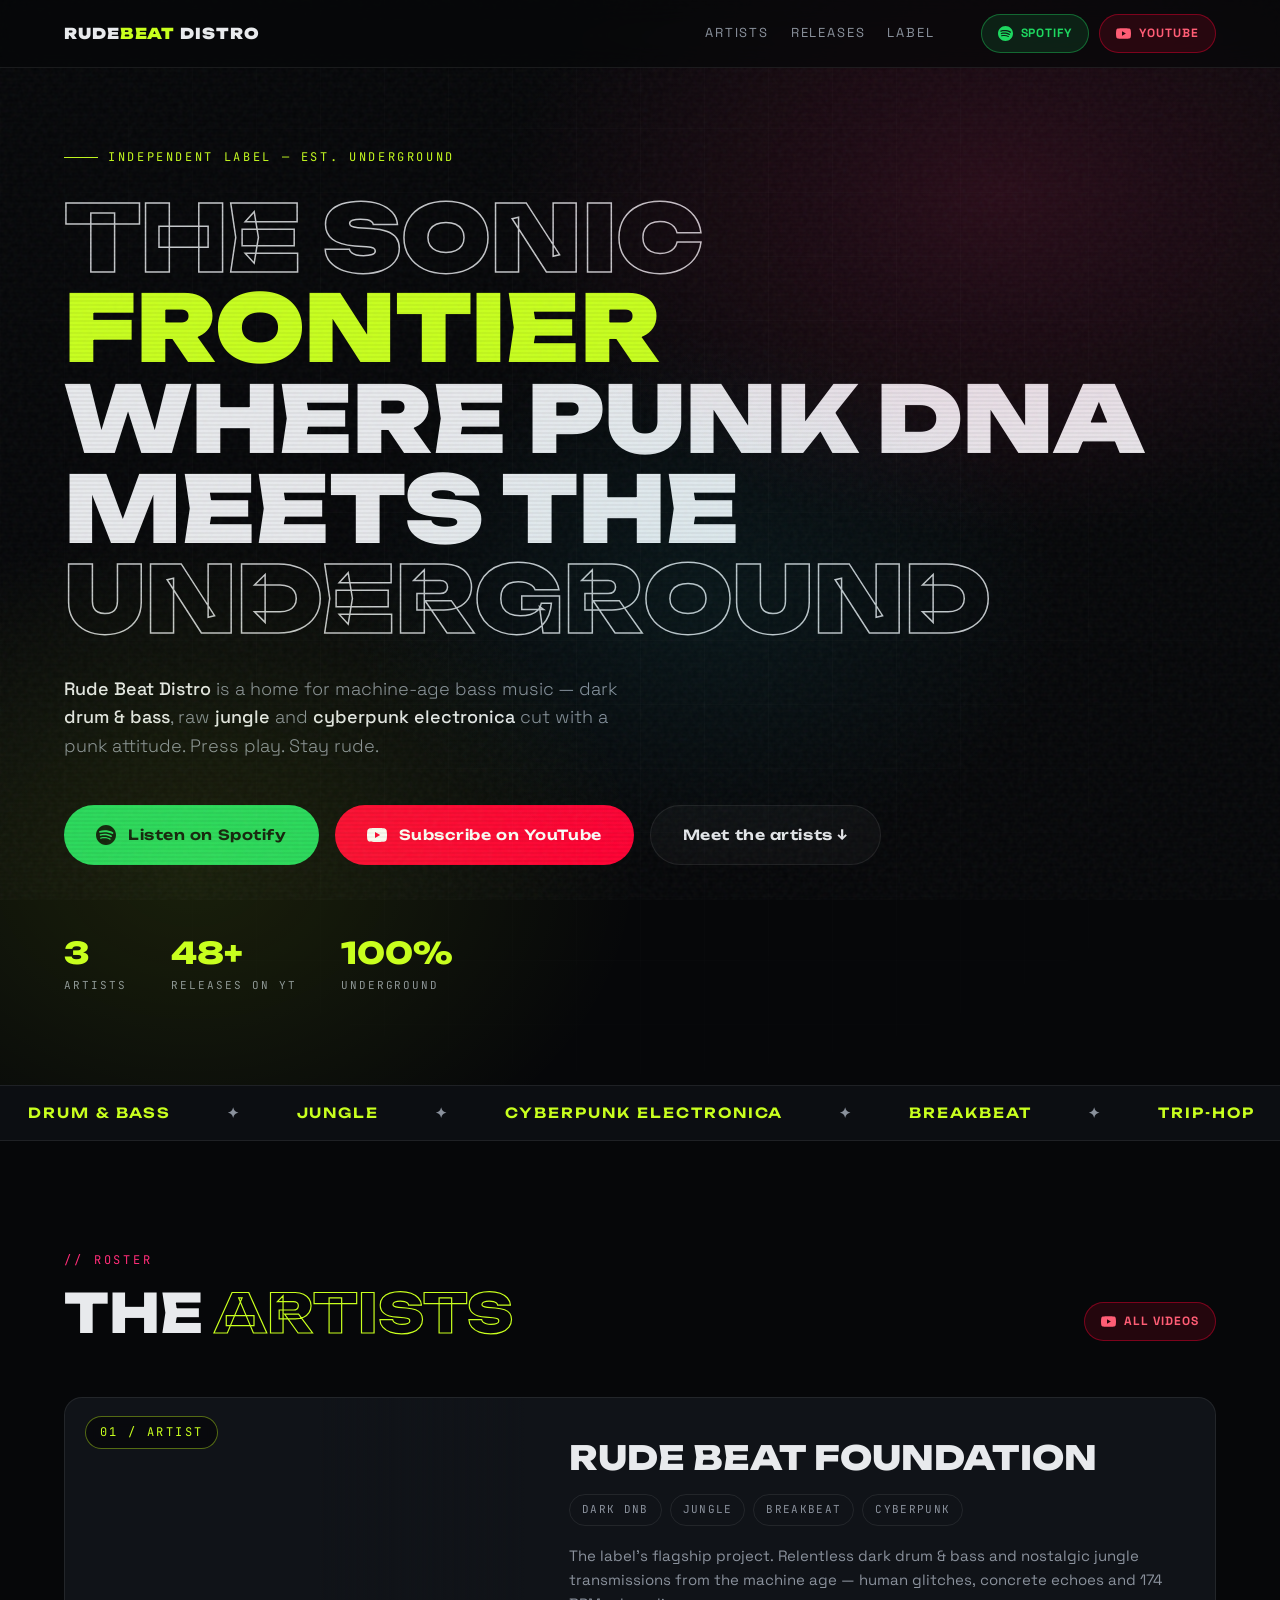
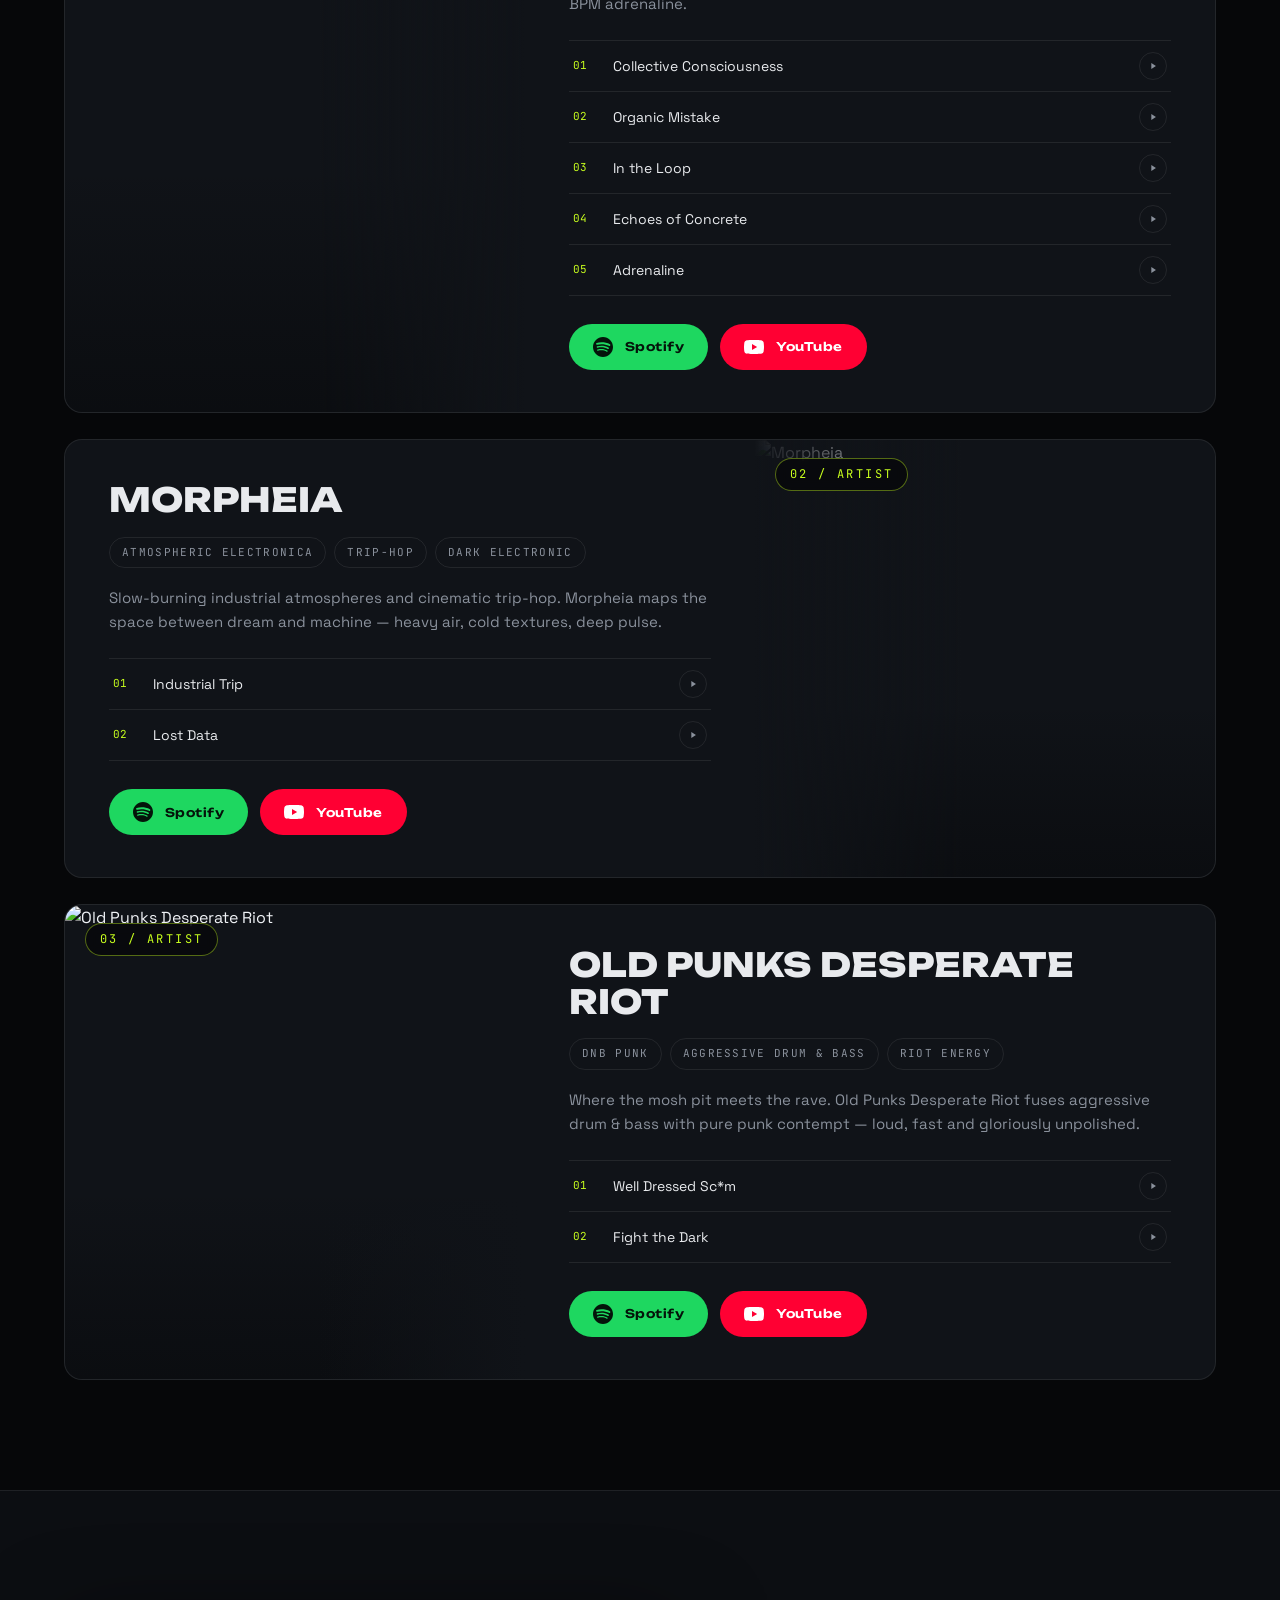
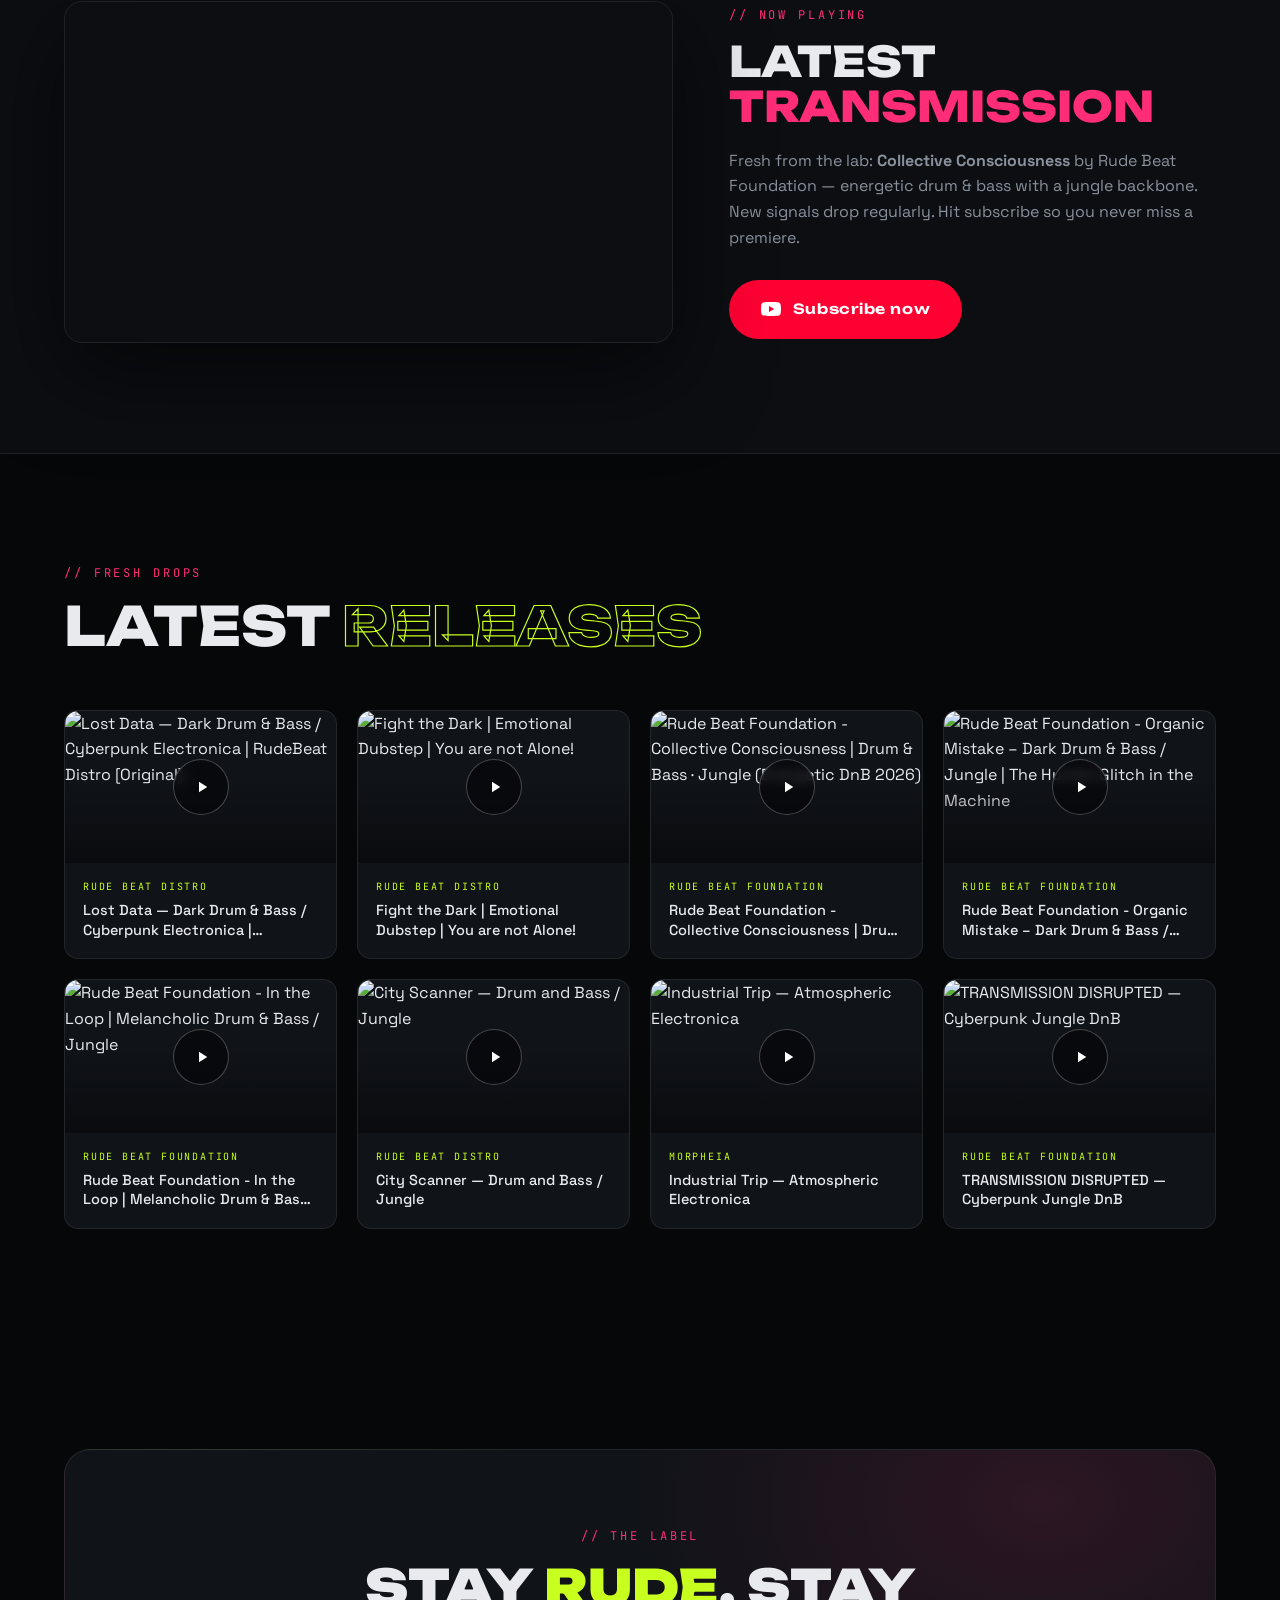
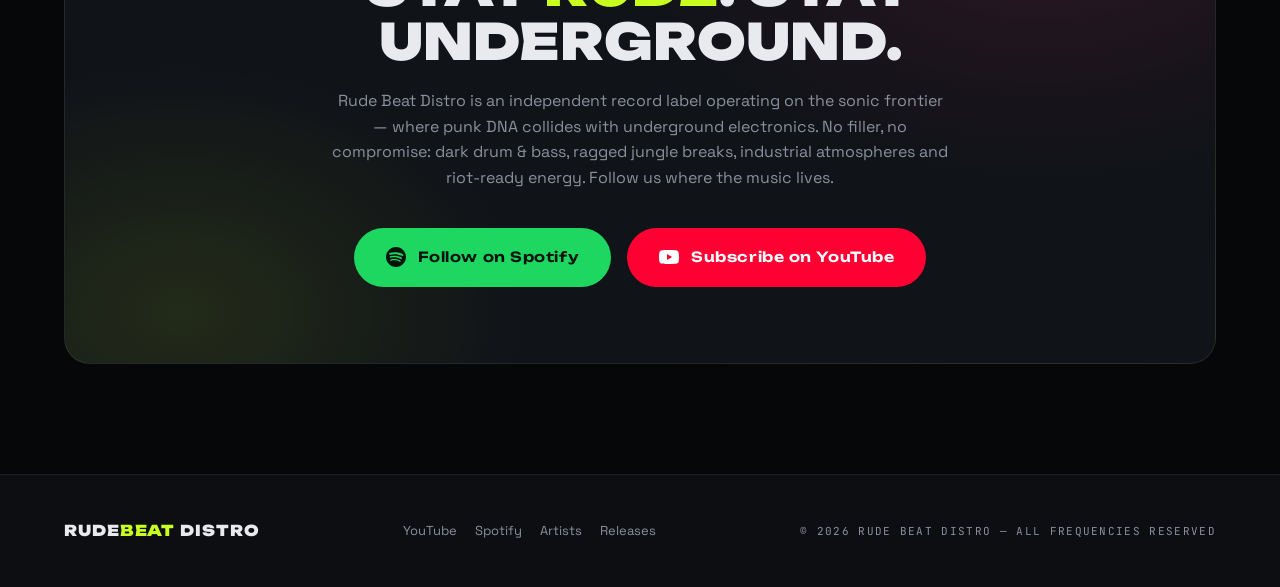
==== index.html @ 6b4b2c59 "footer spotify link" ====
<!DOCTYPE html>
<html lang="en">
<head>
<meta charset="UTF-8">
<meta name="viewport" content="width=device-width, initial-scale=1.0">
<title>Rude Beat Distro — The Sonic Frontier</title>
<meta name="description" content="Rude Beat Distro – independent label. The Sonic Frontier where Punk DNA meets the Underground. Drum & Bass, Jungle, Cyberpunk Electronica.">
<link rel="preconnect" href="https://fonts.googleapis.com">
<link rel="preconnect" href="https://fonts.gstatic.com" crossorigin>
<link href="https://fonts.googleapis.com/css2?family=Unbounded:wght@400;600;800;900&family=Space+Grotesk:wght@300;400;500;700&family=JetBrains+Mono:wght@400;700&display=swap" rel="stylesheet">
<style>
:root{
  --bg:#060709;
  --bg-2:#0c0e12;
  --panel:#101318;
  --line:rgba(255,255,255,.08);
  --txt:#e8eaed;
  --muted:#8a919c;
  --acid:#c8ff1e;
  --pink:#ff2d78;
  --cyan:#22d3ee;
  --spotify:#1ed760;
  --yt:#ff0033;
  --radius:18px;
}
*{margin:0;padding:0;box-sizing:border-box}
html{scroll-behavior:smooth}
body{
  background:var(--bg);
  color:var(--txt);
  font-family:'Space Grotesk',sans-serif;
  overflow-x:hidden;
  line-height:1.6;
}
::selection{background:var(--acid);color:#000}

/* ---------- noise + scanline overlay ---------- */
body::before{
  content:"";position:fixed;inset:0;pointer-events:none;z-index:2;opacity:.05;
  background-image:url("data:image/svg+xml,%3Csvg viewBox='0 0 200 200' xmlns='http://www.w3.org/2000/svg'%3E%3Cfilter id='n'%3E%3CfeTurbulence type='fractalNoise' baseFrequency='0.9' numOctaves='2'/%3E%3C/filter%3E%3Crect width='100%25' height='100%25' filter='url(%23n)'/%3E%3C/svg%3E");
}
body::after{
  content:"";position:fixed;inset:0;pointer-events:none;z-index:2;opacity:.04;
  background:repeating-linear-gradient(0deg,transparent 0 2px,#000 2px 4px);
}

h1,h2,h3,.display{font-family:'Unbounded',sans-serif}
.mono{font-family:'JetBrains Mono',monospace}
a{color:inherit;text-decoration:none}
img{display:block;max-width:100%}
section{position:relative}
.wrap{max-width:1200px;margin:0 auto;padding:0 24px}

/* ---------- nav ---------- */
nav{
  position:fixed;top:0;left:0;right:0;z-index:50;
  backdrop-filter:blur(14px);-webkit-backdrop-filter:blur(14px);
  background:rgba(6,7,9,.72);border-bottom:1px solid var(--line);
}
.nav-in{max-width:1200px;margin:0 auto;padding:14px 24px;display:flex;align-items:center;gap:28px}
.logo{font-family:'Unbounded',sans-serif;font-weight:900;font-size:15px;letter-spacing:.06em;white-space:nowrap}
.logo em{font-style:normal;color:var(--acid)}
.nav-links{display:flex;gap:22px;margin-left:auto}
.nav-links a{font-size:13px;letter-spacing:.14em;text-transform:uppercase;color:var(--muted);transition:color .2s}
.nav-links a:hover{color:var(--acid)}
.nav-cta{display:flex;gap:10px;margin-left:18px}
.chip{
  display:inline-flex;align-items:center;gap:8px;
  font-size:12px;font-weight:700;letter-spacing:.08em;text-transform:uppercase;
  padding:9px 16px;border-radius:99px;border:1px solid var(--line);
  transition:transform .2s,box-shadow .2s,border-color .2s;
}
.chip:hover{transform:translateY(-2px)}
.chip.sp{background:rgba(30,215,96,.12);border-color:rgba(30,215,96,.4);color:var(--spotify)}
.chip.sp:hover{box-shadow:0 6px 24px rgba(30,215,96,.35)}
.chip.yt{background:rgba(255,0,51,.12);border-color:rgba(255,0,51,.4);color:#ff5d75}
.chip.yt:hover{box-shadow:0 6px 24px rgba(255,0,51,.35)}
.chip svg{width:15px;height:15px;flex:none}

/* ---------- hero ---------- */
.hero{
  min-height:100svh;display:flex;flex-direction:column;justify-content:center;
  padding:140px 0 90px;position:relative;overflow:hidden;
}
.hero-glow{
  position:absolute;inset:0;pointer-events:none;
  background:
    radial-gradient(55% 45% at 78% 18%, rgba(255,45,120,.14) 0%, transparent 70%),
    radial-gradient(50% 45% at 15% 80%, rgba(200,255,30,.10) 0%, transparent 70%),
    radial-gradient(40% 35% at 55% 55%, rgba(34,211,238,.07) 0%, transparent 70%);
}
.grid-bg{
  position:absolute;inset:0;pointer-events:none;opacity:.25;
  background-image:linear-gradient(var(--line) 1px,transparent 1px),linear-gradient(90deg,var(--line) 1px,transparent 1px);
  background-size:64px 64px;
  mask-image:radial-gradient(70% 70% at 50% 40%,#000 30%,transparent 100%);
  -webkit-mask-image:radial-gradient(70% 70% at 50% 40%,#000 30%,transparent 100%);
}
.tag{
  display:inline-flex;align-items:center;gap:10px;
  font-family:'JetBrains Mono',monospace;font-size:12px;letter-spacing:.22em;text-transform:uppercase;
  color:var(--acid);margin-bottom:26px;
}
.tag::before{content:"";width:34px;height:1px;background:var(--acid)}
.hero h1{
  font-size:clamp(42px,7.2vw,104px);font-weight:900;line-height:.98;
  letter-spacing:-.01em;text-transform:uppercase;
}
.hero h1 .stroke{
  color:transparent;-webkit-text-stroke:1.5px rgba(232,234,237,.85);
}
.hero h1 .acid{color:var(--acid)}
.glitch{position:relative;display:inline-block}
.glitch::before,.glitch::after{
  content:attr(data-t);position:absolute;left:0;top:0;width:100%;overflow:hidden;
  clip-path:inset(0 0 0 0);opacity:0;
}
.glitch::before{color:var(--pink);z-index:-1}
.glitch::after{color:var(--cyan);z-index:-2}
.glitch:hover::before,.hero .glitch::before{animation:gl1 2.8s infinite steps(1)}
.glitch:hover::after,.hero .glitch::after{animation:gl2 2.8s infinite steps(1)}
@keyframes gl1{
  0%,92%{opacity:0;transform:none;clip-path:inset(0 0 100% 0)}
  93%{opacity:.85;transform:translate(-6px,3px);clip-path:inset(12% 0 55% 0)}
  95%{opacity:.85;transform:translate(5px,-2px);clip-path:inset(60% 0 8% 0)}
  97%{opacity:0}
}
@keyframes gl2{
  0%,93%{opacity:0;transform:none;clip-path:inset(0 0 100% 0)}
  94%{opacity:.85;transform:translate(6px,-3px);clip-path:inset(40% 0 30% 0)}
  96%{opacity:.85;transform:translate(-5px,2px);clip-path:inset(5% 0 78% 0)}
  98%{opacity:0}
}
.hero p.lead{
  max-width:560px;margin-top:30px;font-size:18px;font-weight:300;color:var(--muted);
}
.hero p.lead b{color:var(--txt);font-weight:500}
.hero-actions{display:flex;flex-wrap:wrap;gap:16px;margin-top:44px}
.btn{
  display:inline-flex;align-items:center;gap:12px;
  font-family:'Unbounded',sans-serif;font-size:14px;font-weight:600;letter-spacing:.04em;
  padding:18px 32px;border-radius:99px;transition:transform .2s,box-shadow .25s;
}
.btn svg{width:20px;height:20px;flex:none}
.btn:hover{transform:translateY(-3px) scale(1.02)}
.btn.sp{background:var(--spotify);color:#04140a}
.btn.sp:hover{box-shadow:0 14px 44px rgba(30,215,96,.45)}
.btn.yt{background:var(--yt);color:#fff}
.btn.yt:hover{box-shadow:0 14px 44px rgba(255,0,51,.45)}
.btn.ghost{border:1px solid var(--line);color:var(--txt);background:rgba(255,255,255,.03)}
.btn.ghost:hover{border-color:var(--acid);color:var(--acid)}
.hero-stats{display:flex;gap:44px;margin-top:64px;flex-wrap:wrap}
.stat .n{font-family:'Unbounded',sans-serif;font-size:30px;font-weight:800;color:var(--acid)}
.stat .l{font-family:'JetBrains Mono',monospace;font-size:11px;letter-spacing:.18em;text-transform:uppercase;color:var(--muted)}

/* ---------- marquee ---------- */
.marquee{
  border-top:1px solid var(--line);border-bottom:1px solid var(--line);
  overflow:hidden;padding:16px 0;background:var(--bg-2);
}
.marquee-track{display:flex;gap:0;width:max-content;animation:scroll 28s linear infinite}
.marquee span{
  font-family:'Unbounded',sans-serif;font-size:14px;font-weight:600;letter-spacing:.14em;
  text-transform:uppercase;white-space:nowrap;padding:0 28px;color:var(--muted);
}
.marquee span:nth-child(odd){color:var(--acid)}
@keyframes scroll{to{transform:translateX(-50%)}}

/* ---------- section headers ---------- */
.sec{padding:110px 0}
.sec-head{display:flex;align-items:flex-end;justify-content:space-between;gap:24px;margin-bottom:56px;flex-wrap:wrap}
.sec-head h2{font-size:clamp(30px,4.4vw,54px);font-weight:800;text-transform:uppercase;line-height:1.04}
.sec-head h2 em{font-style:normal;color:transparent;-webkit-text-stroke:1.2px var(--acid)}
.kicker{font-family:'JetBrains Mono',monospace;font-size:12px;letter-spacing:.24em;text-transform:uppercase;color:var(--pink);margin-bottom:14px;display:block}

/* ---------- artists ---------- */
.artists{display:flex;flex-direction:column;gap:26px}
.artist{
  display:grid;grid-template-columns:460px 1fr;border:1px solid var(--line);
  border-radius:var(--radius);overflow:hidden;background:var(--panel);
  transition:border-color .3s,transform .3s,box-shadow .3s;
}
.artist:hover{border-color:rgba(200,255,30,.35);transform:translateY(-4px);box-shadow:0 24px 70px rgba(0,0,0,.55)}
.artist-media{position:relative;min-height:320px;overflow:hidden}
.artist-media img{width:100%;height:100%;object-fit:cover;transition:transform .6s ease;filter:saturate(1.15) contrast(1.08)}
.artist:hover .artist-media img{transform:scale(1.06)}
.artist-media::after{
  content:"";position:absolute;inset:0;
  background:linear-gradient(90deg,transparent 55%,var(--panel) 100%),linear-gradient(0deg,rgba(6,7,9,.5) 0%,transparent 40%);
}
.artist-num{
  position:absolute;top:18px;left:20px;z-index:2;
  font-family:'JetBrains Mono',monospace;font-size:12px;letter-spacing:.2em;color:var(--acid);
  background:rgba(6,7,9,.7);border:1px solid rgba(200,255,30,.4);border-radius:99px;padding:6px 14px;
  backdrop-filter:blur(6px);
}
.artist-body{padding:42px 44px;display:flex;flex-direction:column;gap:18px}
.artist-body h3{font-size:clamp(22px,2.6vw,34px);font-weight:800;text-transform:uppercase;line-height:1.1}
.genres{display:flex;flex-wrap:wrap;gap:8px}
.genre{
  font-family:'JetBrains Mono',monospace;font-size:11px;letter-spacing:.12em;text-transform:uppercase;
  padding:6px 12px;border-radius:99px;border:1px solid var(--line);color:var(--muted);
}
.artist-body p{color:var(--muted);font-size:15px;max-width:60ch}
.tracks{display:flex;flex-direction:column;border-top:1px solid var(--line);margin-top:6px}
.track{
  display:flex;align-items:center;gap:14px;padding:11px 4px;border-bottom:1px solid var(--line);
  font-size:14px;color:var(--txt);transition:background .2s,padding-left .2s;
}
.track:hover{background:rgba(200,255,30,.05);padding-left:12px}
.track .tno{font-family:'JetBrains Mono',monospace;font-size:11px;color:var(--acid);width:26px;flex:none}
.track .tname{flex:1;overflow:hidden;text-overflow:ellipsis;white-space:nowrap}
.track .play{
  width:28px;height:28px;flex:none;border-radius:50%;border:1px solid var(--line);
  display:flex;align-items:center;justify-content:center;transition:all .2s;
}
.track:hover .play{background:var(--yt);border-color:var(--yt)}
.track .play svg{width:10px;height:10px;fill:var(--muted)}
.track:hover .play svg{fill:#fff}
.artist-actions{display:flex;flex-wrap:wrap;gap:12px;margin-top:auto;padding-top:10px}
.btn.sm{padding:13px 24px;font-size:12px}
.artist:nth-child(even){grid-template-columns:1fr 460px}
.artist:nth-child(even) .artist-media{order:2}
.artist:nth-child(even) .artist-media::after{
  background:linear-gradient(270deg,transparent 55%,var(--panel) 100%),linear-gradient(0deg,rgba(6,7,9,.5) 0%,transparent 40%);
}

/* ---------- releases ---------- */
.rel-grid{display:grid;grid-template-columns:repeat(auto-fill,minmax(270px,1fr));gap:20px}
.rel{
  position:relative;border-radius:14px;overflow:hidden;border:1px solid var(--line);
  background:var(--panel);transition:transform .3s,border-color .3s,box-shadow .3s;
}
.rel:hover{transform:translateY(-5px);border-color:rgba(255,45,120,.45);box-shadow:0 20px 50px rgba(0,0,0,.5)}
.rel-thumb{position:relative;aspect-ratio:16/9;overflow:hidden}
.rel-thumb img{width:100%;height:100%;object-fit:cover;transition:transform .5s}
.rel:hover .rel-thumb img{transform:scale(1.07)}
.rel-thumb::after{content:"";position:absolute;inset:0;background:linear-gradient(0deg,rgba(6,7,9,.65),transparent 55%)}
.rel-play{
  position:absolute;inset:0;display:flex;align-items:center;justify-content:center;z-index:2;
}
.rel-play span{
  width:56px;height:56px;border-radius:50%;background:rgba(6,7,9,.7);border:1px solid rgba(255,255,255,.25);
  display:flex;align-items:center;justify-content:center;backdrop-filter:blur(6px);
  transition:all .25s;
}
.rel:hover .rel-play span{background:var(--yt);border-color:var(--yt);transform:scale(1.12)}
.rel-play svg{width:18px;height:18px;fill:#fff;margin-left:2px}
.rel-info{padding:16px 18px 18px}
.rel-artist{font-family:'JetBrains Mono',monospace;font-size:10px;letter-spacing:.18em;text-transform:uppercase;color:var(--acid);margin-bottom:6px}
.rel-title{font-size:14.5px;font-weight:500;line-height:1.35;display:-webkit-box;-webkit-line-clamp:2;-webkit-box-orient:vertical;overflow:hidden}

/* ---------- featured ---------- */
.featured{background:var(--bg-2);border-top:1px solid var(--line);border-bottom:1px solid var(--line)}
.feat-grid{display:grid;grid-template-columns:1.25fr 1fr;gap:56px;align-items:center}
.video-frame{
  position:relative;aspect-ratio:16/9;border-radius:var(--radius);overflow:hidden;
  border:1px solid var(--line);box-shadow:0 30px 90px rgba(0,0,0,.6);
}
.video-frame iframe{position:absolute;inset:0;width:100%;height:100%;border:0}
.feat-copy h2{font-size:clamp(26px,3.4vw,42px);font-weight:800;text-transform:uppercase;line-height:1.08;margin-bottom:18px}
.feat-copy h2 em{font-style:normal;color:var(--pink)}
.feat-copy p{color:var(--muted);margin-bottom:30px}

/* ---------- about / CTA ---------- */
.about-inner{
  border:1px solid var(--line);border-radius:calc(var(--radius) + 8px);
  background:
    radial-gradient(60% 90% at 85% 10%, rgba(255,45,120,.12), transparent 60%),
    radial-gradient(50% 80% at 10% 90%, rgba(200,255,30,.10), transparent 60%),
    var(--panel);
  padding:clamp(40px,6vw,84px);text-align:center;overflow:hidden;position:relative;
}
.about-inner h2{font-size:clamp(26px,4vw,50px);font-weight:900;text-transform:uppercase;line-height:1.08;max-width:19ch;margin:0 auto 20px}
.about-inner h2 .acid{color:var(--acid)}
.about-inner p{color:var(--muted);max-width:62ch;margin:0 auto 38px}
.cta-row{display:flex;gap:16px;justify-content:center;flex-wrap:wrap}

/* ---------- footer ---------- */
footer{border-top:1px solid var(--line);padding:44px 0;background:var(--bg-2)}
.foot{display:flex;align-items:center;justify-content:space-between;gap:20px;flex-wrap:wrap}
.foot .mono{font-size:11px;color:var(--muted);letter-spacing:.12em}
.foot-links{display:flex;gap:18px}
.foot-links a{color:var(--muted);font-size:13px;transition:color .2s}
.foot-links a:hover{color:var(--acid)}

/* ---------- reveal on scroll ---------- */
.reveal{opacity:0;transform:translateY(28px);transition:opacity .7s ease,transform .7s ease}
.reveal.in{opacity:1;transform:none}

/* ---------- responsive ---------- */
@media (max-width:980px){
  .artist,.artist:nth-child(even){grid-template-columns:1fr}
  .artist:nth-child(even) .artist-media{order:0}
  .artist-media{min-height:240px;aspect-ratio:16/9}
  .artist-media::after,.artist:nth-child(even) .artist-media::after{
    background:linear-gradient(0deg,var(--panel) 0%,transparent 60%);
  }
  .feat-grid{grid-template-columns:1fr}
  .nav-links{display:none}
}
@media (max-width:560px){
  .artist-body{padding:28px 22px}
  .nav-cta .chip span{display:none}
  .nav-cta .chip{padding:9px 11px}
  .hero-stats{gap:26px}
}
</style>
</head>
<body>

<nav>
  <div class="nav-in">
    <a class="logo" href="#top">RUDE<em>BEAT</em> DISTRO</a>
    <div class="nav-links">
      <a href="#artists">Artists</a>
      <a href="#releases">Releases</a>
      <a href="#about">Label</a>
    </div>
    <div class="nav-cta">
      <a class="chip sp" href="https://open.spotify.com/playlist/0uQRAiAMuRNUP2cJFYDfi5" target="_blank" rel="noopener">
        <svg viewBox="0 0 24 24" fill="currentColor"><path d="M12 0C5.4 0 0 5.4 0 12s5.4 12 12 12 12-5.4 12-12S18.66 0 12 0zm5.5 17.3a.75.75 0 0 1-1.03.25c-2.83-1.73-6.39-2.12-10.59-1.16a.75.75 0 1 1-.33-1.46c4.6-1.05 8.53-.6 11.7 1.34.35.21.46.67.25 1.03zm1.47-3.27a.94.94 0 0 1-1.29.31c-3.24-1.99-8.17-2.57-12-1.4a.94.94 0 1 1-.55-1.8c4.38-1.33 9.81-.68 13.53 1.6.44.27.58.85.31 1.29zm.13-3.4C15.24 8.32 8.84 8.11 5.13 9.23a1.13 1.13 0 1 1-.65-2.16c4.26-1.29 11.33-1.04 15.8 1.62a1.13 1.13 0 0 1-1.18 1.94z"/></svg>
        <span>Spotify</span>
      </a>
      <a class="chip yt" href="https://www.youtube.com/@rudebeatdistro?sub_confirmation=1" target="_blank" rel="noopener">
        <svg viewBox="0 0 24 24" fill="currentColor"><path d="M23.5 6.2a3 3 0 0 0-2.12-2.12C19.5 3.55 12 3.55 12 3.55s-7.5 0-9.38.53A3 3 0 0 0 .5 6.2 31.3 31.3 0 0 0 0 12a31.3 31.3 0 0 0 .5 5.8 3 3 0 0 0 2.12 2.12c1.88.53 9.38.53 9.38.53s7.5 0 9.38-.53A3 3 0 0 0 23.5 17.8 31.3 31.3 0 0 0 24 12a31.3 31.3 0 0 0-.5-5.8zM9.6 15.6V8.4L15.8 12l-6.2 3.6z"/></svg>
        <span>YouTube</span>
      </a>
    </div>
  </div>
</nav>

<!-- ================= HERO ================= -->
<header class="hero" id="top">
  <div class="hero-glow"></div>
  <div class="grid-bg"></div>
  <div class="wrap">
    <span class="tag">Independent label — est. underground</span>
    <h1>
      <span class="stroke">The Sonic</span><br>
      <span class="glitch acid" data-t="Frontier">Frontier</span><br>
      <span>where Punk DNA<br>meets the <span class="stroke">Underground</span></span>
    </h1>
    <p class="lead">
      <b>Rude Beat Distro</b> is a home for machine-age bass music —
      dark <b>drum&nbsp;&amp;&nbsp;bass</b>, raw <b>jungle</b> and <b>cyberpunk electronica</b>
      cut with a punk attitude. Press play. Stay rude.
    </p>
    <div class="hero-actions">
      <a class="btn sp" href="https://open.spotify.com/playlist/0uQRAiAMuRNUP2cJFYDfi5" target="_blank" rel="noopener">
        <svg viewBox="0 0 24 24" fill="currentColor"><path d="M12 0C5.4 0 0 5.4 0 12s5.4 12 12 12 12-5.4 12-12S18.66 0 12 0zm5.5 17.3a.75.75 0 0 1-1.03.25c-2.83-1.73-6.39-2.12-10.59-1.16a.75.75 0 1 1-.33-1.46c4.6-1.05 8.53-.6 11.7 1.34.35.21.46.67.25 1.03zm1.47-3.27a.94.94 0 0 1-1.29.31c-3.24-1.99-8.17-2.57-12-1.4a.94.94 0 1 1-.55-1.8c4.38-1.33 9.81-.68 13.53 1.6.44.27.58.85.31 1.29zm.13-3.4C15.24 8.32 8.84 8.11 5.13 9.23a1.13 1.13 0 1 1-.65-2.16c4.26-1.29 11.33-1.04 15.8 1.62a1.13 1.13 0 0 1-1.18 1.94z"/></svg>
        Listen on Spotify
      </a>
      <a class="btn yt" href="https://www.youtube.com/@rudebeatdistro?sub_confirmation=1" target="_blank" rel="noopener">
        <svg viewBox="0 0 24 24" fill="currentColor"><path d="M23.5 6.2a3 3 0 0 0-2.12-2.12C19.5 3.55 12 3.55 12 3.55s-7.5 0-9.38.53A3 3 0 0 0 .5 6.2 31.3 31.3 0 0 0 0 12a31.3 31.3 0 0 0 .5 5.8 3 3 0 0 0 2.12 2.12c1.88.53 9.38.53 9.38.53s7.5 0 9.38-.53A3 3 0 0 0 23.5 17.8 31.3 31.3 0 0 0 24 12a31.3 31.3 0 0 0-.5-5.8zM9.6 15.6V8.4L15.8 12l-6.2 3.6z"/></svg>
        Subscribe on YouTube
      </a>
      <a class="btn ghost" href="#artists">Meet the artists ↓</a>
    </div>
    <div class="hero-stats">
      <div class="stat"><div class="n">3</div><div class="l">Artists</div></div>
      <div class="stat"><div class="n">48+</div><div class="l">Releases on YT</div></div>
      <div class="stat"><div class="n">100%</div><div class="l">Underground</div></div>
    </div>
  </div>
</header>

<!-- ================= MARQUEE ================= -->
<div class="marquee" aria-hidden="true">
  <div class="marquee-track">
    <span>Drum &amp; Bass</span><span>✦</span><span>Jungle</span><span>✦</span><span>Cyberpunk Electronica</span><span>✦</span><span>Breakbeat</span><span>✦</span><span>Trip-Hop</span><span>✦</span><span>DnB Punk</span><span>✦</span>
    <span>Drum &amp; Bass</span><span>✦</span><span>Jungle</span><span>✦</span><span>Cyberpunk Electronica</span><span>✦</span><span>Breakbeat</span><span>✦</span><span>Trip-Hop</span><span>✦</span><span>DnB Punk</span><span>✦</span>
  </div>
</div>

<!-- ================= ARTISTS ================= -->
<section class="sec" id="artists">
  <div class="wrap">
    <div class="sec-head reveal">
      <div>
        <span class="kicker">// Roster</span>
        <h2>The <em>Artists</em></h2>
      </div>
      <a class="chip yt" href="https://www.youtube.com/@rudebeatdistro" target="_blank" rel="noopener">
        <svg viewBox="0 0 24 24" fill="currentColor"><path d="M23.5 6.2a3 3 0 0 0-2.12-2.12C19.5 3.55 12 3.55 12 3.55s-7.5 0-9.38.53A3 3 0 0 0 .5 6.2 31.3 31.3 0 0 0 0 12a31.3 31.3 0 0 0 .5 5.8 3 3 0 0 0 2.12 2.12c1.88.53 9.38.53 9.38.53s7.5 0 9.38-.53A3 3 0 0 0 23.5 17.8 31.3 31.3 0 0 0 24 12a31.3 31.3 0 0 0-.5-5.8zM9.6 15.6V8.4L15.8 12l-6.2 3.6z"/></svg>
        <span>All videos</span>
      </a>
    </div>
    <div class="artists" id="artist-list"><!-- rendered by JS --></div>
  </div>
</section>

<!-- ================= FEATURED ================= -->
<section class="sec featured">
  <div class="wrap feat-grid">
    <div class="video-frame reveal">
      <iframe src="https://www.youtube-nocookie.com/embed/06Esi5gdCiw" title="Latest release — Rude Beat Distro"
        allow="accelerometer; autoplay; clipboard-write; encrypted-media; gyroscope; picture-in-picture; web-share"
        allowfullscreen loading="lazy"></iframe>
    </div>
    <div class="feat-copy reveal">
      <span class="kicker">// Now playing</span>
      <h2>Latest <em>transmission</em></h2>
      <p>
        Fresh from the lab: <b>Collective Consciousness</b> by Rude Beat Foundation —
        energetic drum &amp; bass with a jungle backbone. New signals drop regularly.
        Hit subscribe so you never miss a premiere.
      </p>
      <a class="btn yt" href="https://www.youtube.com/@rudebeatdistro?sub_confirmation=1" target="_blank" rel="noopener">
        <svg viewBox="0 0 24 24" fill="currentColor"><path d="M23.5 6.2a3 3 0 0 0-2.12-2.12C19.5 3.55 12 3.55 12 3.55s-7.5 0-9.38.53A3 3 0 0 0 .5 6.2 31.3 31.3 0 0 0 0 12a31.3 31.3 0 0 0 .5 5.8 3 3 0 0 0 2.12 2.12c1.88.53 9.38.53 9.38.53s7.5 0 9.38-.53A3 3 0 0 0 23.5 17.8 31.3 31.3 0 0 0 24 12a31.3 31.3 0 0 0-.5-5.8zM9.6 15.6V8.4L15.8 12l-6.2 3.6z"/></svg>
        Subscribe now
      </a>
    </div>
  </div>
</section>

<!-- ================= RELEASES ================= -->
<section class="sec" id="releases">
  <div class="wrap">
    <div class="sec-head reveal">
      <div>
        <span class="kicker">// Fresh drops</span>
        <h2>Latest <em>Releases</em></h2>
      </div>
    </div>
    <div class="rel-grid" id="release-grid"><!-- rendered by JS --></div>
  </div>
</section>

<!-- ================= ABOUT / CTA ================= -->
<section class="sec" id="about">
  <div class="wrap">
    <div class="about-inner reveal">
      <span class="kicker">// The label</span>
      <h2>Stay <span class="acid">Rude</span>. Stay Underground.</h2>
      <p>
        Rude Beat Distro is an independent record label operating on the sonic frontier —
        where punk DNA collides with underground electronics. No filler, no compromise:
        dark drum &amp; bass, ragged jungle breaks, industrial atmospheres and riot-ready energy.
        Follow us where the music lives.
      </p>
      <div class="cta-row">
        <a class="btn sp" href="https://open.spotify.com/playlist/0uQRAiAMuRNUP2cJFYDfi5" target="_blank" rel="noopener">
          <svg viewBox="0 0 24 24" fill="currentColor"><path d="M12 0C5.4 0 0 5.4 0 12s5.4 12 12 12 12-5.4 12-12S18.66 0 12 0zm5.5 17.3a.75.75 0 0 1-1.03.25c-2.83-1.73-6.39-2.12-10.59-1.16a.75.75 0 1 1-.33-1.46c4.6-1.05 8.53-.6 11.7 1.34.35.21.46.67.25 1.03zm1.47-3.27a.94.94 0 0 1-1.29.31c-3.24-1.99-8.17-2.57-12-1.4a.94.94 0 1 1-.55-1.8c4.38-1.33 9.81-.68 13.53 1.6.44.27.58.85.31 1.29zm.13-3.4C15.24 8.32 8.84 8.11 5.13 9.23a1.13 1.13 0 1 1-.65-2.16c4.26-1.29 11.33-1.04 15.8 1.62a1.13 1.13 0 0 1-1.18 1.94z"/></svg>
          Follow on Spotify
        </a>
        <a class="btn yt" href="https://www.youtube.com/@rudebeatdistro?sub_confirmation=1" target="_blank" rel="noopener">
          <svg viewBox="0 0 24 24" fill="currentColor"><path d="M23.5 6.2a3 3 0 0 0-2.12-2.12C19.5 3.55 12 3.55 12 3.55s-7.5 0-9.38.53A3 3 0 0 0 .5 6.2 31.3 31.3 0 0 0 0 12a31.3 31.3 0 0 0 .5 5.8 3 3 0 0 0 2.12 2.12c1.88.53 9.38.53 9.38.53s7.5 0 9.38-.53A3 3 0 0 0 23.5 17.8 31.3 31.3 0 0 0 24 12a31.3 31.3 0 0 0-.5-5.8zM9.6 15.6V8.4L15.8 12l-6.2 3.6z"/></svg>
          Subscribe on YouTube
        </a>
      </div>
    </div>
  </div>
</section>

<footer>
  <div class="wrap foot">
    <a class="logo" href="#top">RUDE<em>BEAT</em> DISTRO</a>
    <div class="foot-links">
      <a href="https://www.youtube.com/@rudebeatdistro" target="_blank" rel="noopener">YouTube</a>
      <a href="https://open.spotify.com/playlist/0uQRAiAMuRNUP2cJFYDfi5" target="_blank" rel="noopener">Spotify</a>
      <a href="#artists">Artists</a>
      <a href="#releases">Releases</a>
    </div>
    <div class="mono">© <span id="year"></span> RUDE BEAT DISTRO — ALL FREQUENCIES RESERVED</div>
  </div>
</footer>

<script>
/* =====================================================================
   EDIT YOUR DATA HERE
   - Every video id is a YouTube id (the part after "watch?v=").
   - Thumbnails are pulled automatically from YouTube for each id.
   - To update Spotify links for Morpheia / Old Punks Desperate Riot,
     replace the "spotify" URL with the artist profile link once live.
   ===================================================================== */
const LABEL = {
  youtube: "https://www.youtube.com/@rudebeatdistro",
  youtubeSub: "https://www.youtube.com/@rudebeatdistro?sub_confirmation=1",
};

const ARTISTS = [
  {
    name: "Rude Beat Foundation",
    genres: ["Dark DnB", "Jungle", "Breakbeat", "Cyberpunk"],
    bio: "The label's flagship project. Relentless dark drum & bass and nostalgic jungle transmissions from the machine age — human glitches, concrete echoes and 174 BPM adrenaline.",
    image: "https://i.ytimg.com/vi/06Esi5gdCiw/maxresdefault.jpg",
    spotify: "https://open.spotify.com/artist/2Ss9tKcV3B6ZxJnITK6dnW",
    youtube: "https://www.youtube.com/@rudebeatdistro",
    tracks: [
      { title: "Collective Consciousness", id: "06Esi5gdCiw" },
      { title: "Organic Mistake", id: "qSPUP0PsIeI" },
      { title: "In the Loop", id: "B-5GPUSg36w" },
      { title: "Echoes of Concrete", id: "g7cXuCvR0qk" },
      { title: "Adrenaline", id: "DohrQguq8ak" },
    ],
  },
  {
    name: "Morpheia",
    genres: ["Atmospheric Electronica", "Trip-Hop", "Dark Electronic"],
    bio: "Slow-burning industrial atmospheres and cinematic trip-hop. Morpheia maps the space between dream and machine — heavy air, cold textures, deep pulse.",
    image: "https://i.ytimg.com/vi/6qgN5D_M-Fk/maxresdefault.jpg",
    spotify: "https://open.spotify.com/artist/1JsX1hdlAnoCDoOK2eYblv",
    youtube: "https://www.youtube.com/watch?v=6qgN5D_M-Fk",
    tracks: [
      { title: "Industrial Trip", id: "6qgN5D_M-Fk" },
      { title: "Lost Data", id: "APeCAN86fPs" },
    ],
  },
  {
    name: "Old Punks Desperate Riot",
    genres: ["DnB Punk", "Aggressive Drum & Bass", "Riot Energy"],
    bio: "Where the mosh pit meets the rave. Old Punks Desperate Riot fuses aggressive drum & bass with pure punk contempt — loud, fast and gloriously unpolished.",
    image: "https://i.ytimg.com/vi/XOSNEOV6ZuU/maxresdefault.jpg",
    spotify: "https://open.spotify.com/artist/6kgUySRnH4ZUgV4NZi6qsu",
    youtube: "https://www.youtube.com/watch?v=XOSNEOV6ZuU",
    tracks: [
      { title: "Well Dressed Sc*m", id: "XOSNEOV6ZuU" },
      { title: "Fight the Dark", id: "CD5AWuxBrpo" },
    ],
  },
];

/* Używane tylko jako fallback, gdy videos.json (odświeżany co tydzień przez
   cron -> fetch-videos.php) jest niedostępny, np. przy pierwszym wdrożeniu. */
const RELEASES_FALLBACK = [
  { artist: "Rude Beat Foundation", title: "Collective Consciousness — Energetic DnB · Jungle", id: "06Esi5gdCiw" },
  { artist: "Rude Beat Foundation", title: "Organic Mistake — The Human Glitch in the Machine", id: "qSPUP0PsIeI" },
  { artist: "Rude Beat Foundation", title: "In the Loop — Melancholic Drum & Bass / Jungle", id: "B-5GPUSg36w" },
  { artist: "Rude Beat Distro", title: "City Scanner — Drum and Bass / Jungle", id: "yQ4iEA1M9lg" },
  { artist: "Morpheia", title: "Industrial Trip — Atmospheric Electronica", id: "6qgN5D_M-Fk" },
  { artist: "Rude Beat Foundation", title: "TRANSMISSION DISRUPTED — Cyberpunk Jungle DnB", id: "ld1cHJtY6Fc" },
  { artist: "Rude Beat Foundation", title: "Quarantine Sound — DnB / Jungle", id: "OFQ6jx-sBgg" },
  { artist: "Old Punks Desperate Riot", title: "Well Dressed Sc*m — Aggressive DnB Punk", id: "XOSNEOV6ZuU" },
  { artist: "Rude Beat Foundation", title: "Echoes of Concrete — Nostalgic Jungle w/ Ragga Soul", id: "g7cXuCvR0qk" },
];

/* ---------- render helpers ---------- */
const yt = id => `https://www.youtube.com/watch?v=${id}`;
const thumb = id => `https://i.ytimg.com/vi/${id}/hqdefault.jpg`;
const esc = s => s.replace(/&/g, "&amp;").replace(/</g, "&lt;");

const SP_ICON = `<svg viewBox="0 0 24 24" fill="currentColor"><path d="M12 0C5.4 0 0 5.4 0 12s5.4 12 12 12 12-5.4 12-12S18.66 0 12 0zm5.5 17.3a.75.75 0 0 1-1.03.25c-2.83-1.73-6.39-2.12-10.59-1.16a.75.75 0 1 1-.33-1.46c4.6-1.05 8.53-.6 11.7 1.34.35.21.46.67.25 1.03zm1.47-3.27a.94.94 0 0 1-1.29.31c-3.24-1.99-8.17-2.57-12-1.4a.94.94 0 1 1-.55-1.8c4.38-1.33 9.81-.68 13.53 1.6.44.27.58.85.31 1.29zm.13-3.4C15.24 8.32 8.84 8.11 5.13 9.23a1.13 1.13 0 1 1-.65-2.16c4.26-1.29 11.33-1.04 15.8 1.62a1.13 1.13 0 0 1-1.18 1.94z"/></svg>`;
const YT_ICON = `<svg viewBox="0 0 24 24" fill="currentColor"><path d="M23.5 6.2a3 3 0 0 0-2.12-2.12C19.5 3.55 12 3.55 12 3.55s-7.5 0-9.38.53A3 3 0 0 0 .5 6.2 31.3 31.3 0 0 0 0 12a31.3 31.3 0 0 0 .5 5.8 3 3 0 0 0 2.12 2.12c1.88.53 9.38.53 9.38.53s7.5 0 9.38-.53A3 3 0 0 0 23.5 17.8 31.3 31.3 0 0 0 24 12a31.3 31.3 0 0 0-.5-5.8zM9.6 15.6V8.4L15.8 12l-6.2 3.6z"/></svg>`;
const PLAY = `<svg viewBox="0 0 24 24"><path d="M8 5v14l11-7z"/></svg>`;

document.getElementById("artist-list").innerHTML = ARTISTS.map((a, i) => `
  <article class="artist reveal">
    <div class="artist-media">
      <span class="artist-num">0${i + 1} / ARTIST</span>
      <img src="${a.image}" alt="${esc(a.name)}" loading="lazy"
           onerror="this.src=thumb('${a.tracks[0].id}')">
    </div>
    <div class="artist-body">
      <h3>${esc(a.name)}</h3>
      <div class="genres">${a.genres.map(g => `<span class="genre">${esc(g)}</span>`).join("")}</div>
      <p>${esc(a.bio)}</p>
      <div class="tracks">
        ${a.tracks.map((t, n) => `
          <a class="track" href="${yt(t.id)}" target="_blank" rel="noopener">
            <span class="tno">${String(n + 1).padStart(2, "0")}</span>
            <span class="tname">${esc(t.title)}</span>
            <span class="play">${PLAY}</span>
          </a>`).join("")}
      </div>
      <div class="artist-actions">
        <a class="btn sp sm" href="${a.spotify}" target="_blank" rel="noopener">${SP_ICON} Spotify</a>
        <a class="btn yt sm" href="${a.youtube}" target="_blank" rel="noopener">${YT_ICON} YouTube</a>
      </div>
    </div>
  </article>`).join("");

function renderReleases(releases) {
  document.getElementById("release-grid").innerHTML = releases.map(r => `
    <a class="rel reveal" href="${yt(r.id)}" target="_blank" rel="noopener">
      <div class="rel-thumb">
        <img src="${thumb(r.id)}" alt="${esc(r.title)}" loading="lazy">
        <div class="rel-play"><span>${PLAY}</span></div>
      </div>
      <div class="rel-info">
        <div class="rel-artist">${esc(r.artist)}</div>
        <div class="rel-title">${esc(r.title)}</div>
      </div>
    </a>`).join("");
}

/* reveal on scroll — obserwuje też karty dodane po async fetchu wydań */
const io = new IntersectionObserver(entries => {
  entries.forEach(e => { if (e.isIntersecting) { e.target.classList.add("in"); io.unobserve(e.target); } });
}, { threshold: 0.12 });
function observeReveals() {
  document.querySelectorAll(".reveal:not(.in)").forEach(el => io.observe(el));
}

observeReveals();
renderReleases(RELEASES_FALLBACK);
observeReveals();

/* videos.json jest generowany co tydzień przez cron -> fetch-videos.php;
   przy braku pliku/błędzie zostaje lista awaryjna RELEASES_FALLBACK. */
fetch("videos.json", { cache: "no-store" })
  .then(res => res.ok ? res.json() : null)
  .then(data => {
    if (data && Array.isArray(data.releases) && data.releases.length) {
      renderReleases(data.releases);
      observeReveals();
    }
  })
  .catch(() => {});

document.getElementById("year").textContent = new Date().getFullYear();
</script>
</body>
</html>
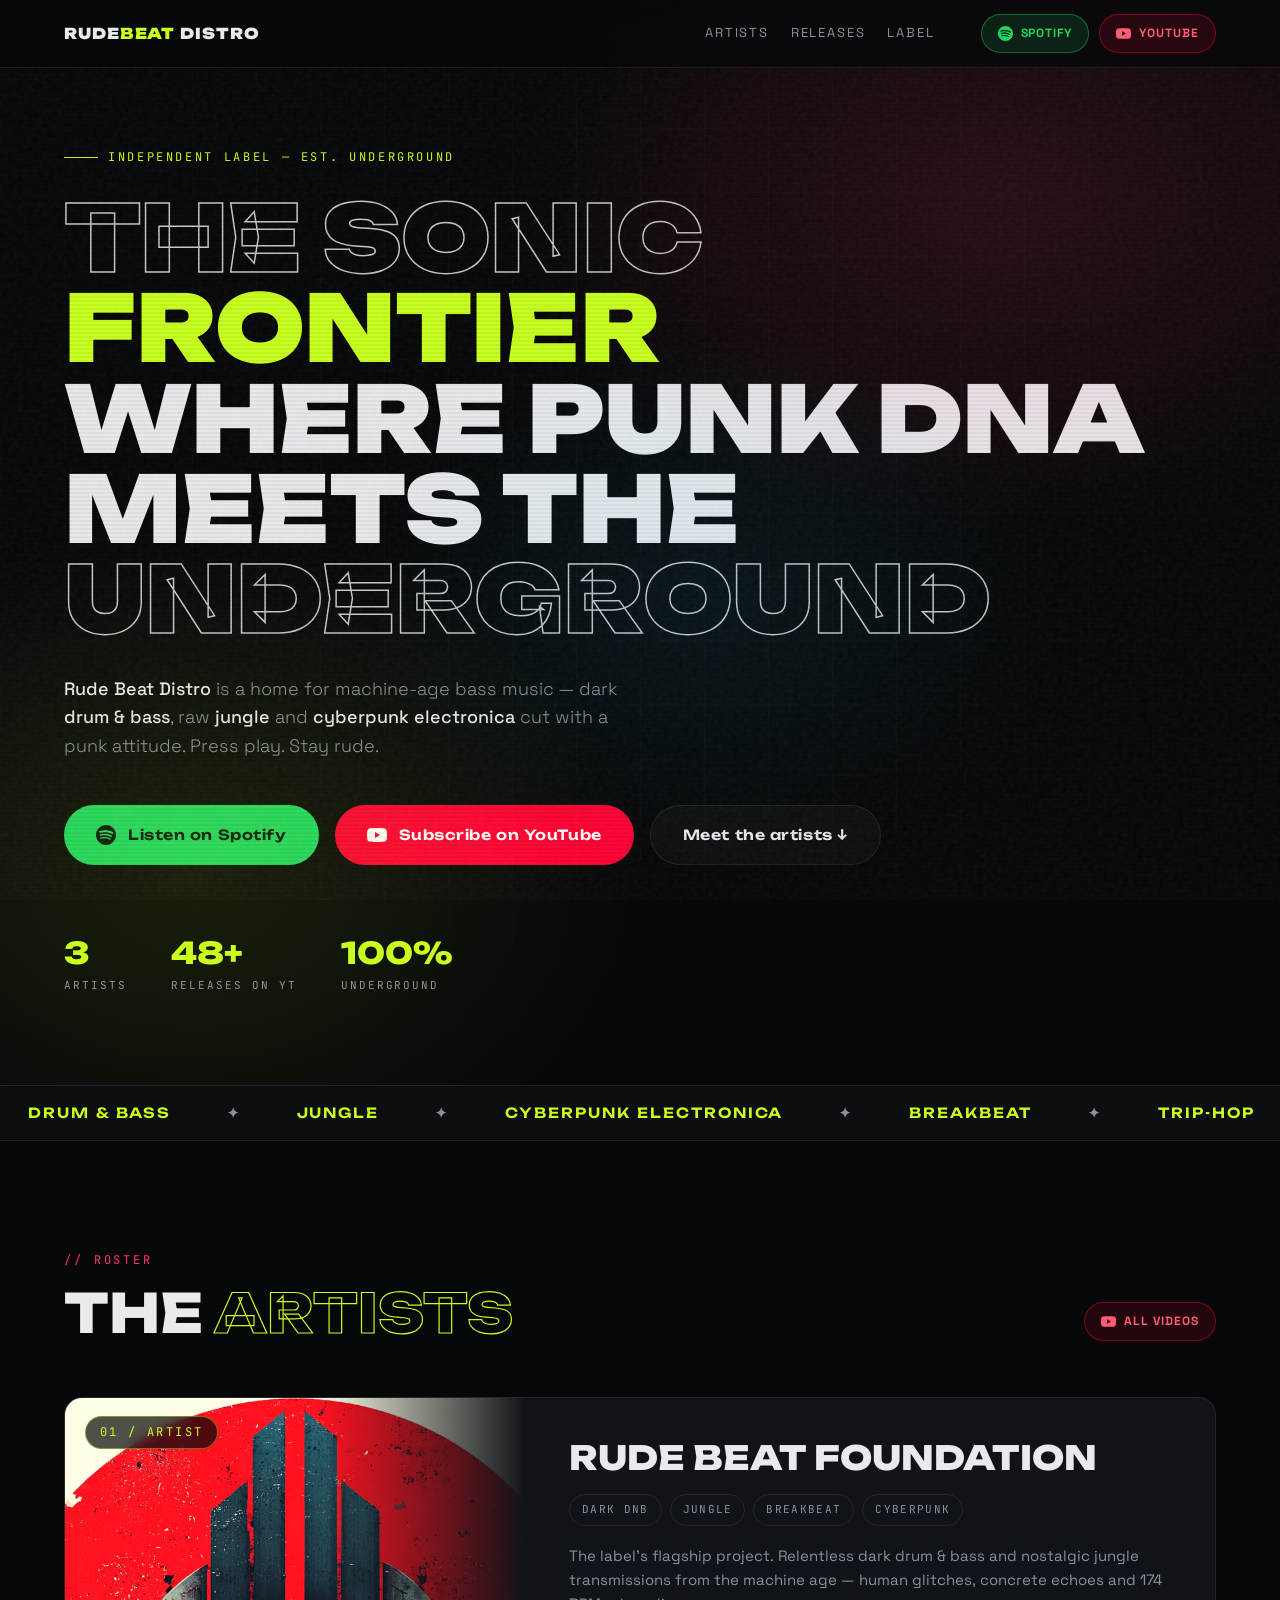
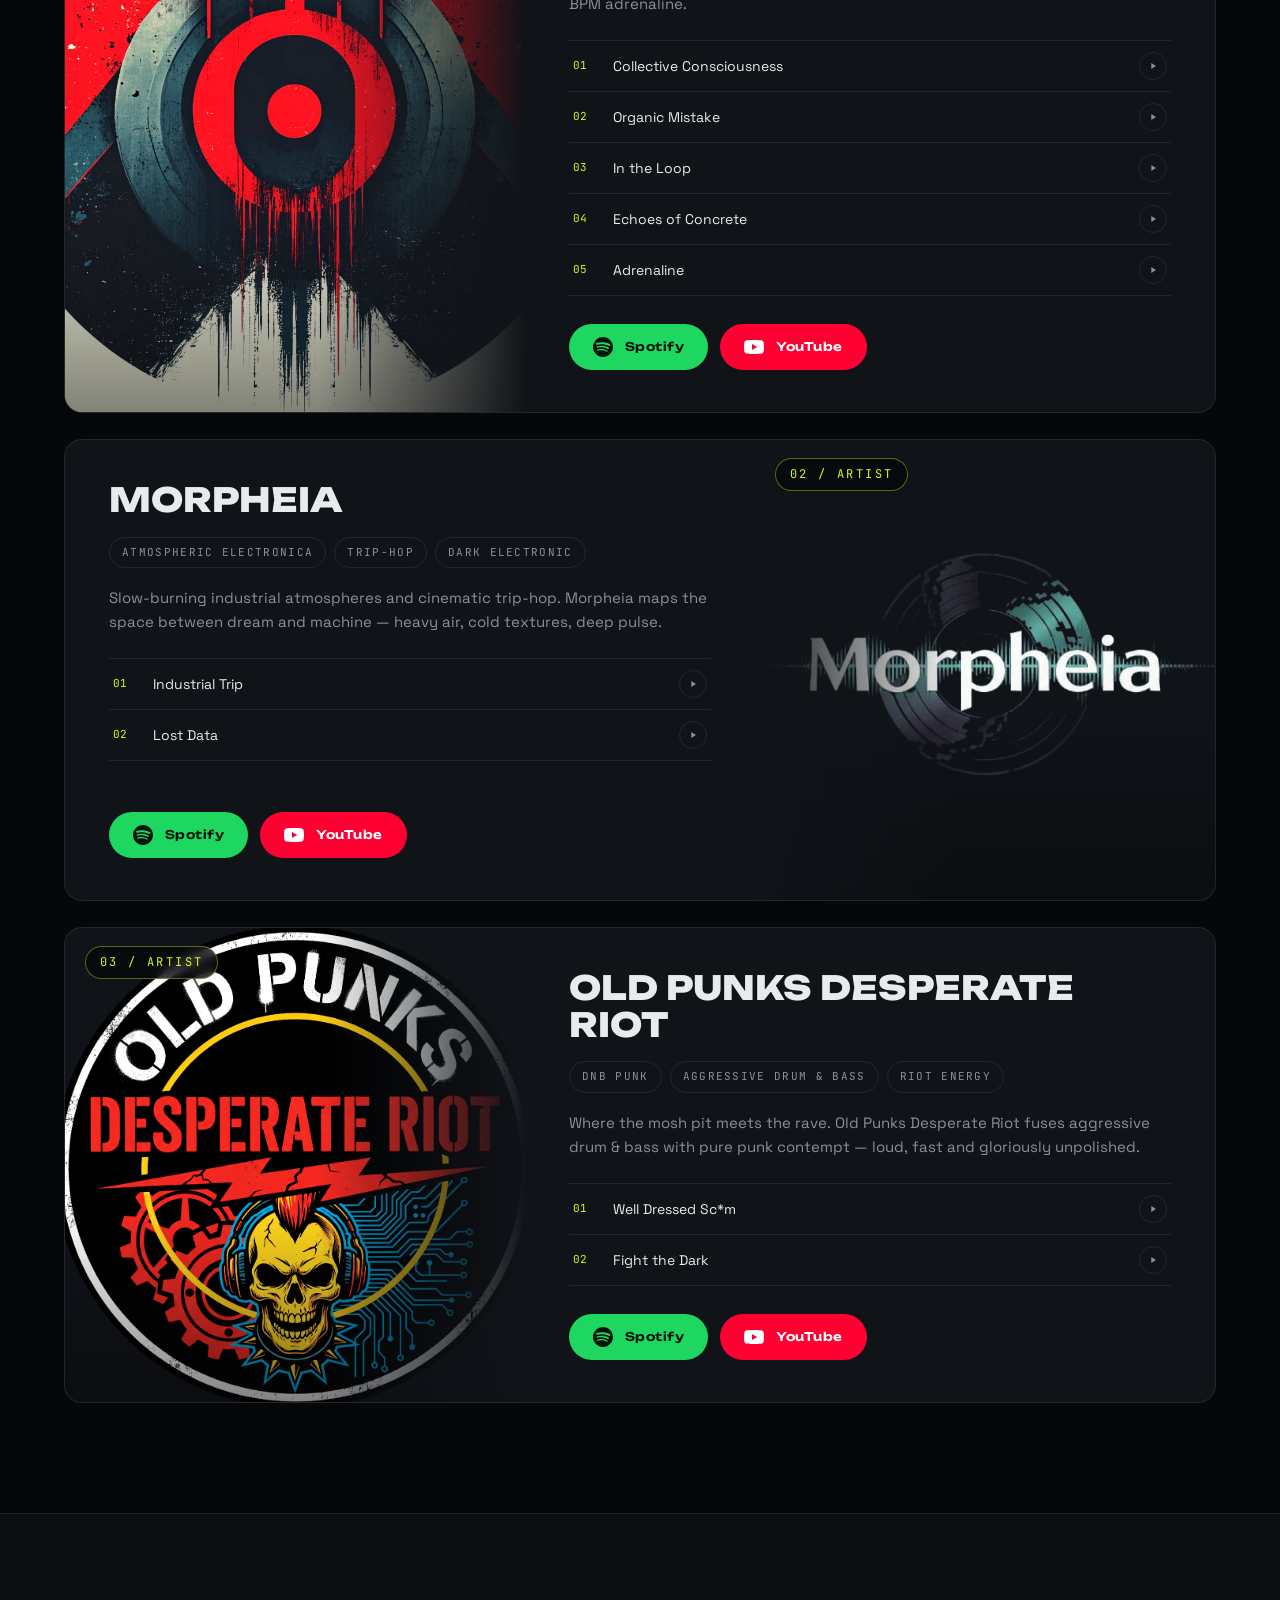
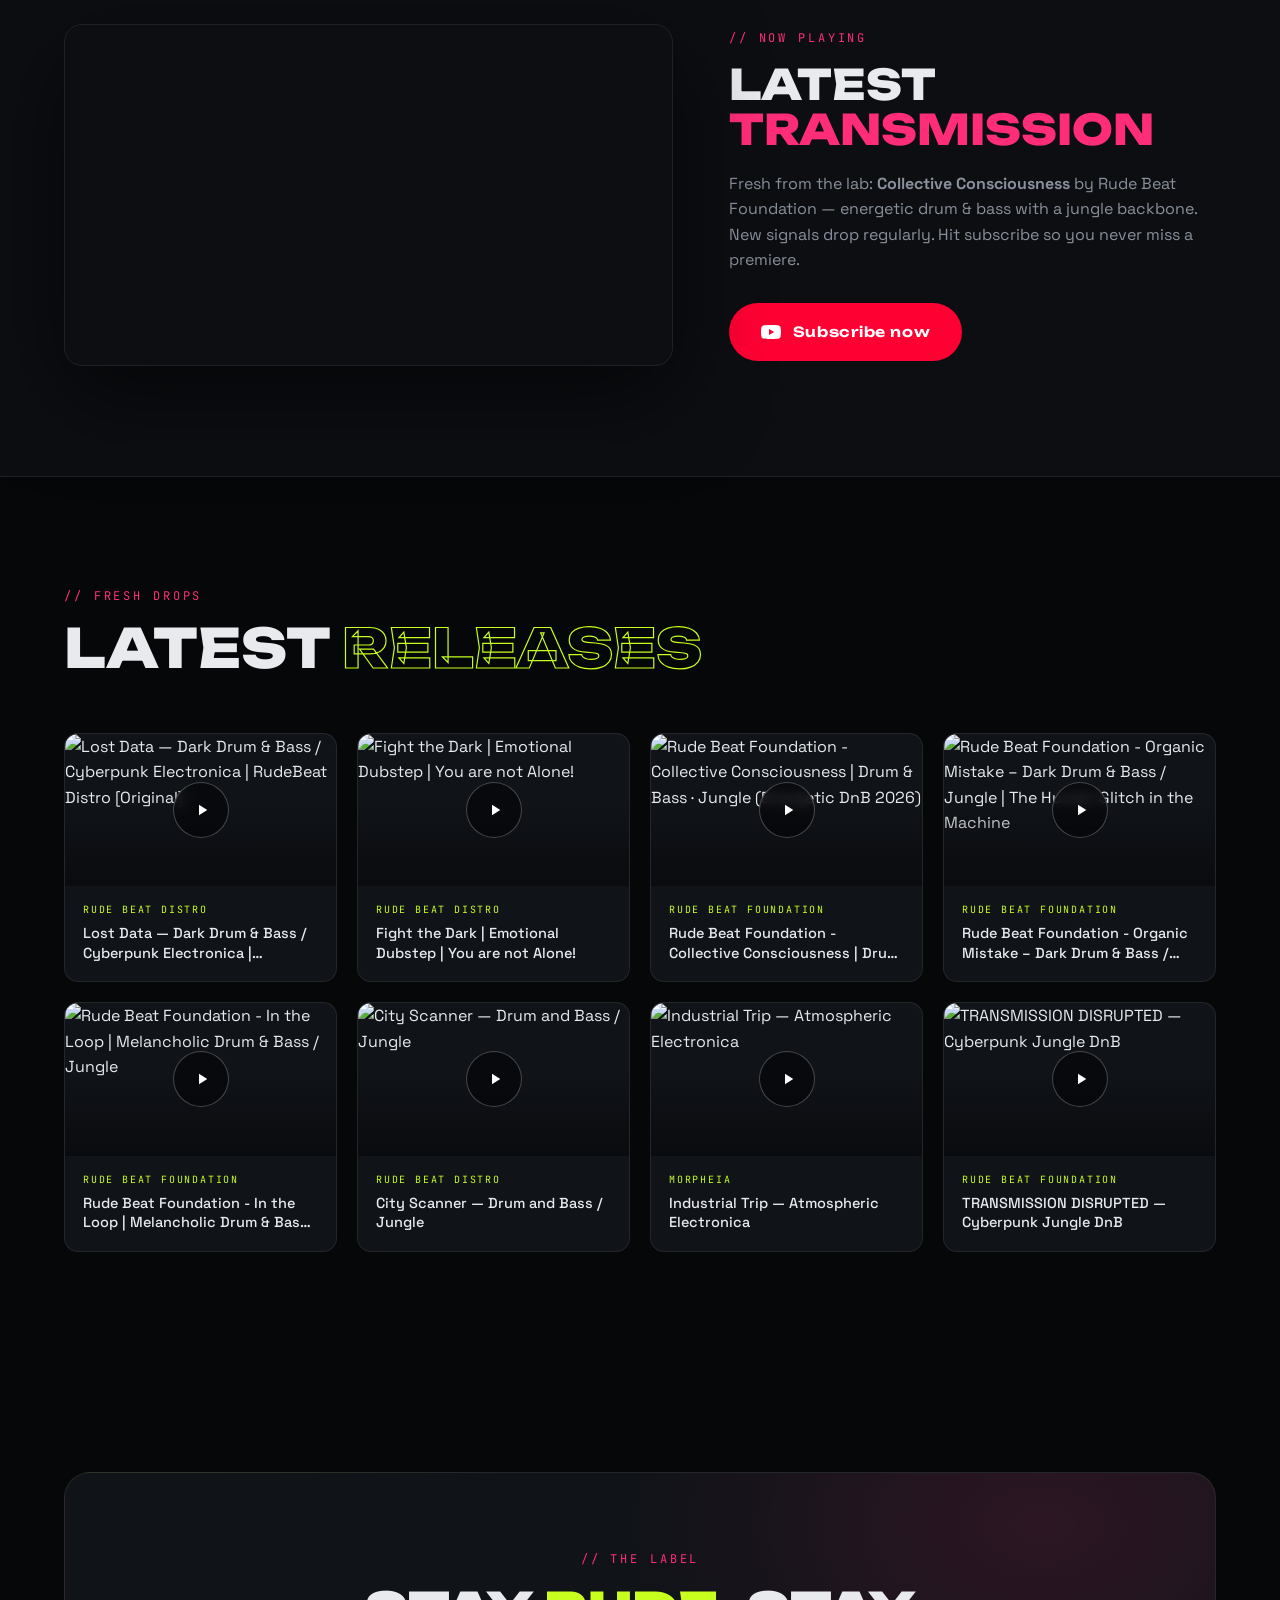
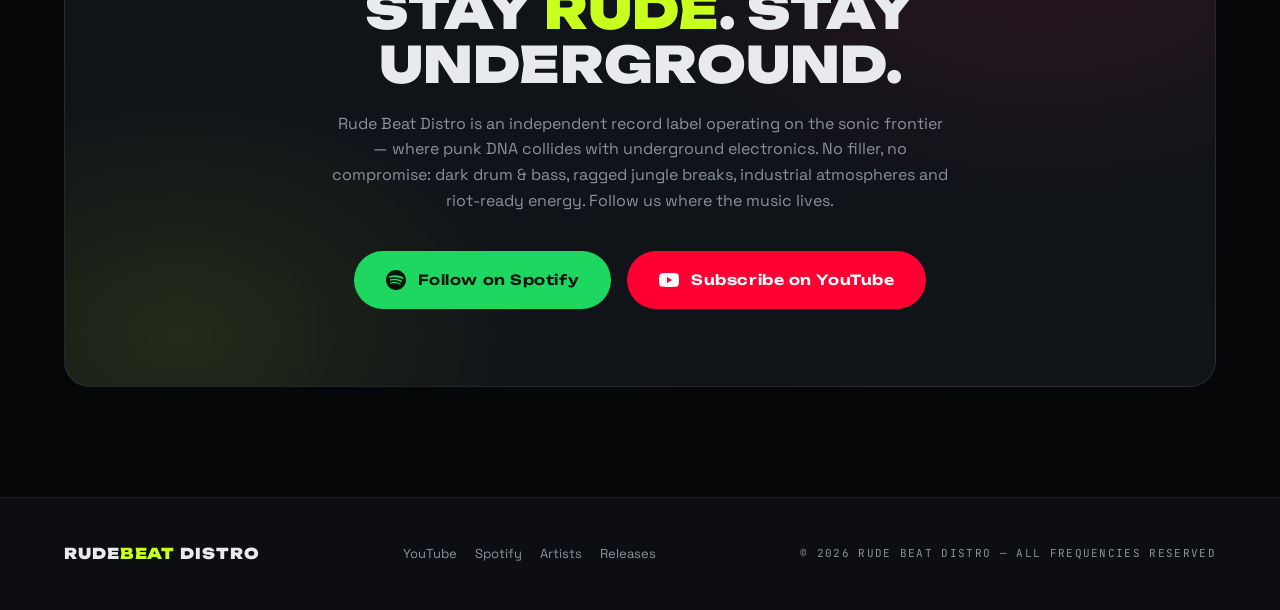
==== commit 26b22b82: "Add artist cover images" ====
--- a/index.html
+++ b/index.html
@@ -484,7 +484,7 @@
     name: "Rude Beat Foundation",
     genres: ["Dark DnB", "Jungle", "Breakbeat", "Cyberpunk"],
     bio: "The label's flagship project. Relentless dark drum & bass and nostalgic jungle transmissions from the machine age — human glitches, concrete echoes and 174 BPM adrenaline.",
-    image: "https://i.ytimg.com/vi/06Esi5gdCiw/maxresdefault.jpg",
+    image: "covers/rude-beat-foundation.jpg",
     spotify: "https://open.spotify.com/artist/2Ss9tKcV3B6ZxJnITK6dnW",
     youtube: "https://www.youtube.com/@rudebeatdistro",
     tracks: [
@@ -499,7 +499,7 @@
     name: "Morpheia",
     genres: ["Atmospheric Electronica", "Trip-Hop", "Dark Electronic"],
     bio: "Slow-burning industrial atmospheres and cinematic trip-hop. Morpheia maps the space between dream and machine — heavy air, cold textures, deep pulse.",
-    image: "https://i.ytimg.com/vi/6qgN5D_M-Fk/maxresdefault.jpg",
+    image: "covers/morpheia.png",
     spotify: "https://open.spotify.com/artist/1JsX1hdlAnoCDoOK2eYblv",
     youtube: "https://www.youtube.com/watch?v=6qgN5D_M-Fk",
     tracks: [
@@ -511,7 +511,7 @@
     name: "Old Punks Desperate Riot",
     genres: ["DnB Punk", "Aggressive Drum & Bass", "Riot Energy"],
     bio: "Where the mosh pit meets the rave. Old Punks Desperate Riot fuses aggressive drum & bass with pure punk contempt — loud, fast and gloriously unpolished.",
-    image: "https://i.ytimg.com/vi/XOSNEOV6ZuU/maxresdefault.jpg",
+    image: "covers/old-punks-desperate-riot.png",
     spotify: "https://open.spotify.com/artist/6kgUySRnH4ZUgV4NZi6qsu",
     youtube: "https://www.youtube.com/watch?v=XOSNEOV6ZuU",
     tracks: [
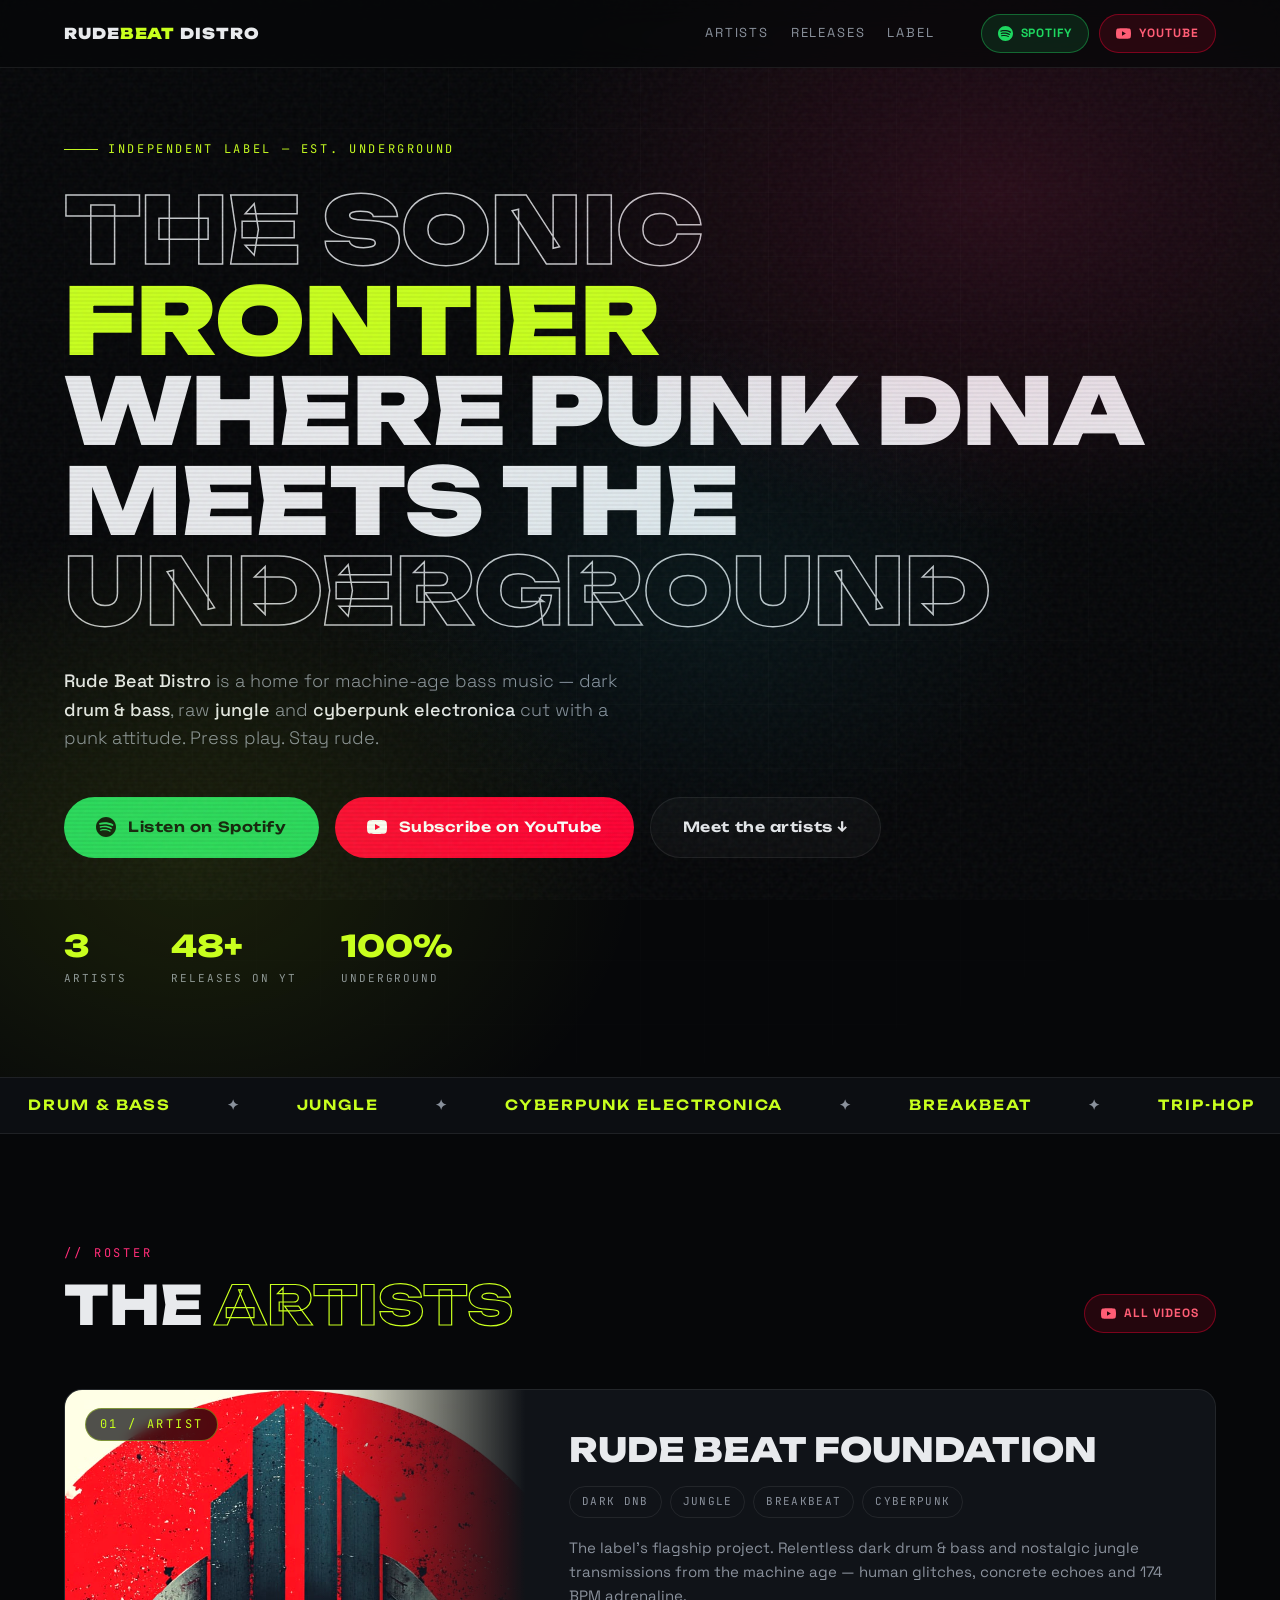
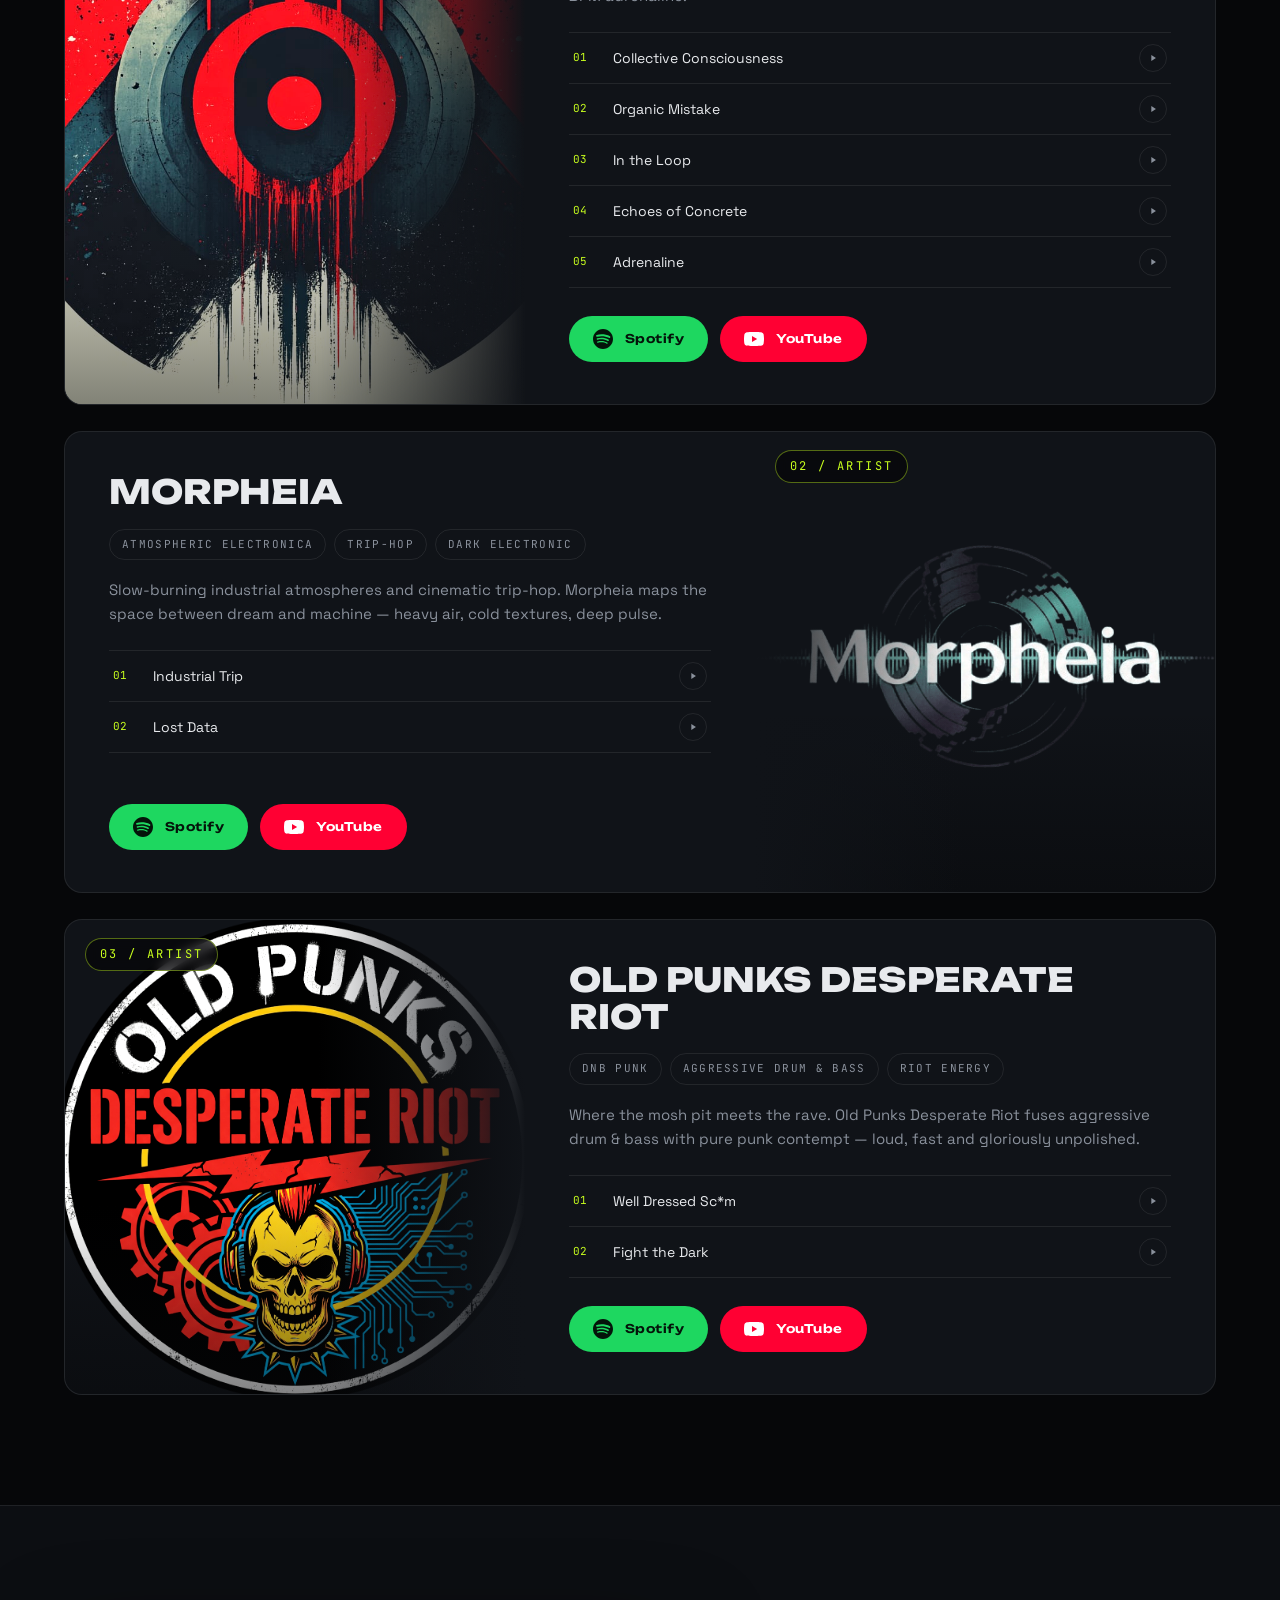
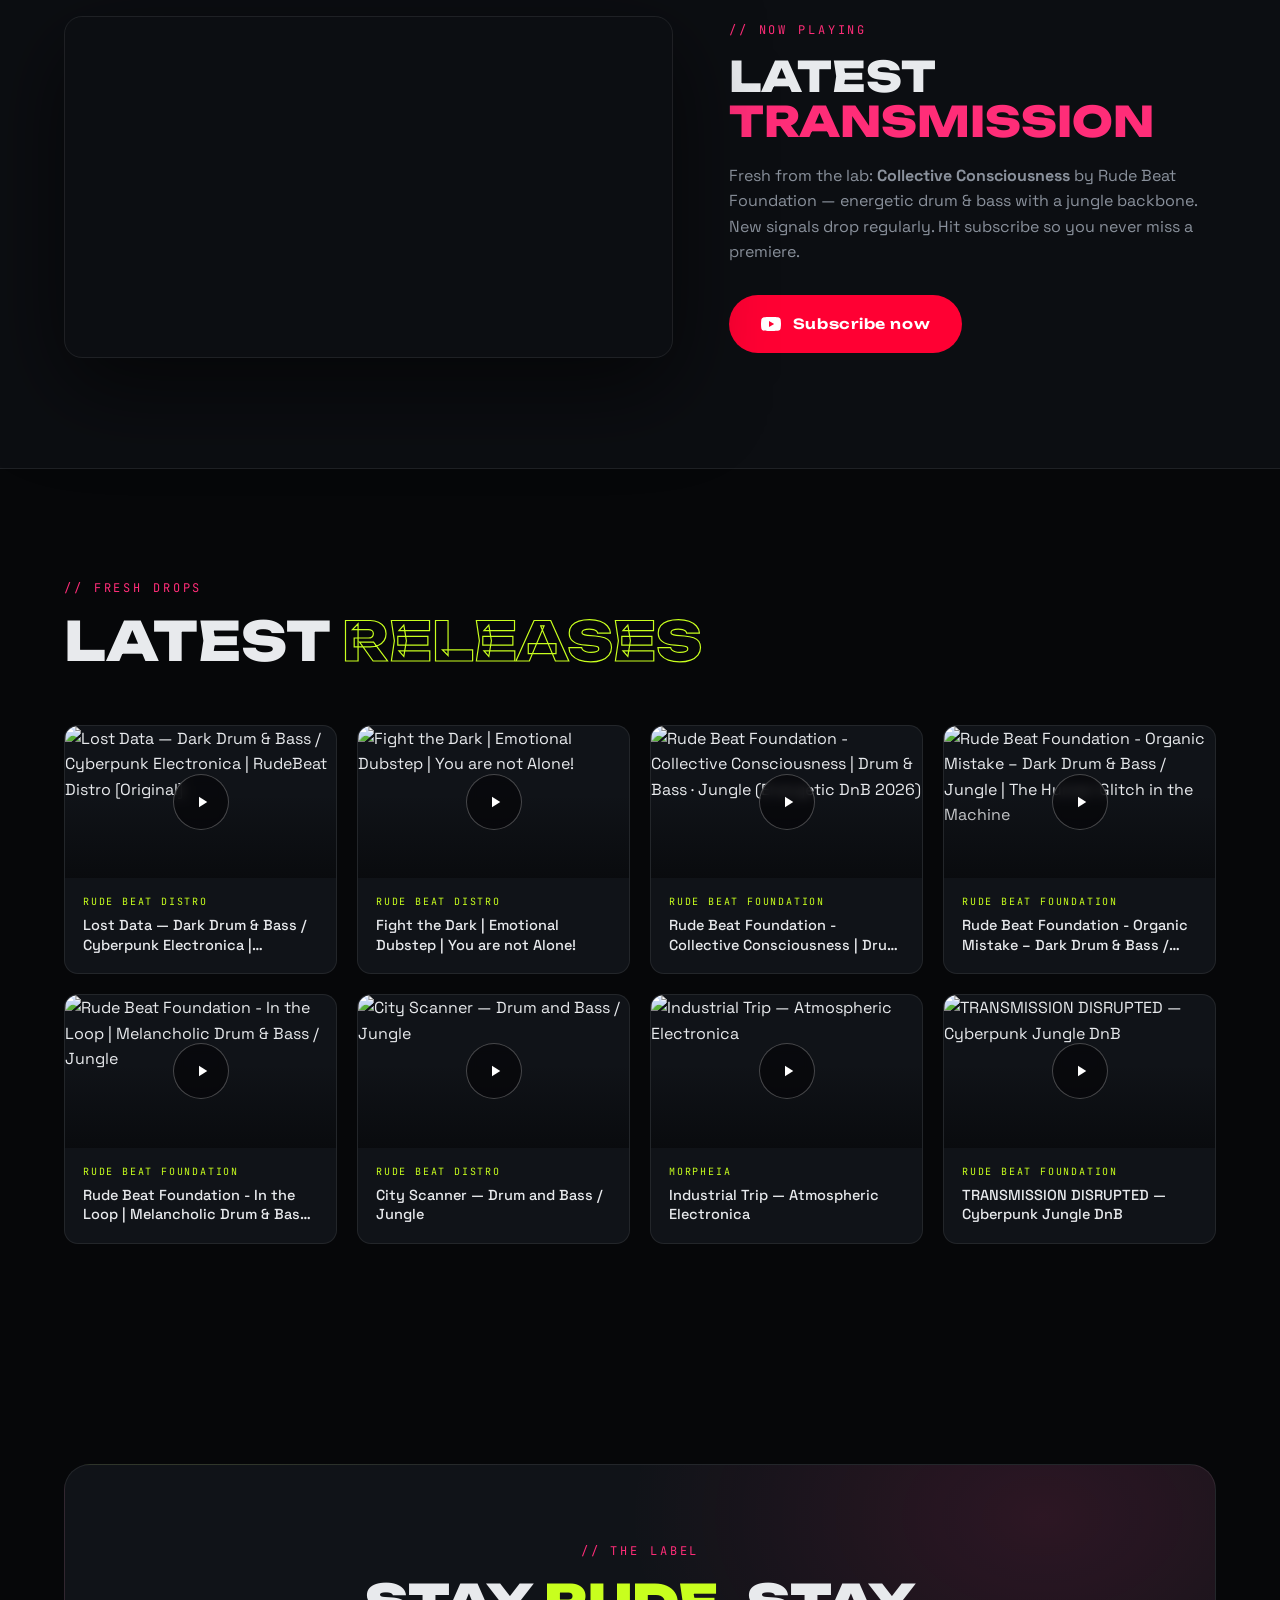
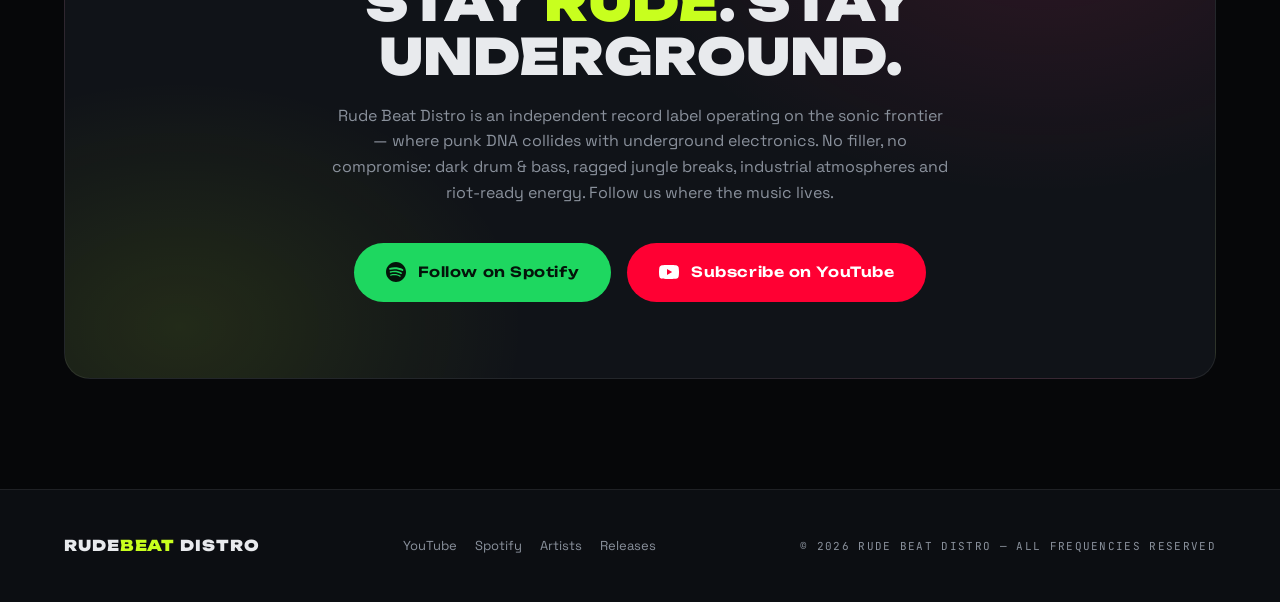
==== commit 42793054: "Fix mobile text overflow and artist card sizing" ====
--- a/index.html
+++ b/index.html
@@ -44,7 +44,7 @@
   background:repeating-linear-gradient(0deg,transparent 0 2px,#000 2px 4px);
 }
 
-h1,h2,h3,.display{font-family:'Unbounded',sans-serif}
+h1,h2,h3,.display{font-family:'Unbounded',sans-serif;overflow-wrap:break-word;word-break:break-word}
 .mono{font-family:'JetBrains Mono',monospace}
 a{color:inherit;text-decoration:none}
 img{display:block;max-width:100%}
@@ -97,7 +97,7 @@
   -webkit-mask-image:radial-gradient(70% 70% at 50% 40%,#000 30%,transparent 100%);
 }
 .tag{
-  display:inline-flex;align-items:center;gap:10px;
+  display:flex;align-items:center;gap:10px;flex-wrap:wrap;max-width:100%;
   font-family:'JetBrains Mono',monospace;font-size:12px;letter-spacing:.22em;text-transform:uppercase;
   color:var(--acid);margin-bottom:26px;
 }
@@ -292,7 +292,7 @@
 @media (max-width:980px){
   .artist,.artist:nth-child(even){grid-template-columns:1fr}
   .artist:nth-child(even) .artist-media{order:0}
-  .artist-media{min-height:240px;aspect-ratio:16/9}
+  .artist-media{width:100%;min-height:0;aspect-ratio:16/9}
   .artist-media::after,.artist:nth-child(even) .artist-media::after{
     background:linear-gradient(0deg,var(--panel) 0%,transparent 60%);
   }
@@ -304,6 +304,12 @@
   .nav-cta .chip span{display:none}
   .nav-cta .chip{padding:9px 11px}
   .hero-stats{gap:26px}
+  .hero{padding:120px 0 70px}
+  .hero h1{font-size:clamp(22px,7.8vw,104px)}
+  .tag{font-size:10.5px;letter-spacing:.14em}
+  .sec-head h2{font-size:clamp(26px,8vw,54px)}
+  .feat-copy h2{font-size:clamp(24px,7vw,42px)}
+  .about-inner h2{font-size:clamp(20px,6vw,50px)}
 }
 </style>
 </head>
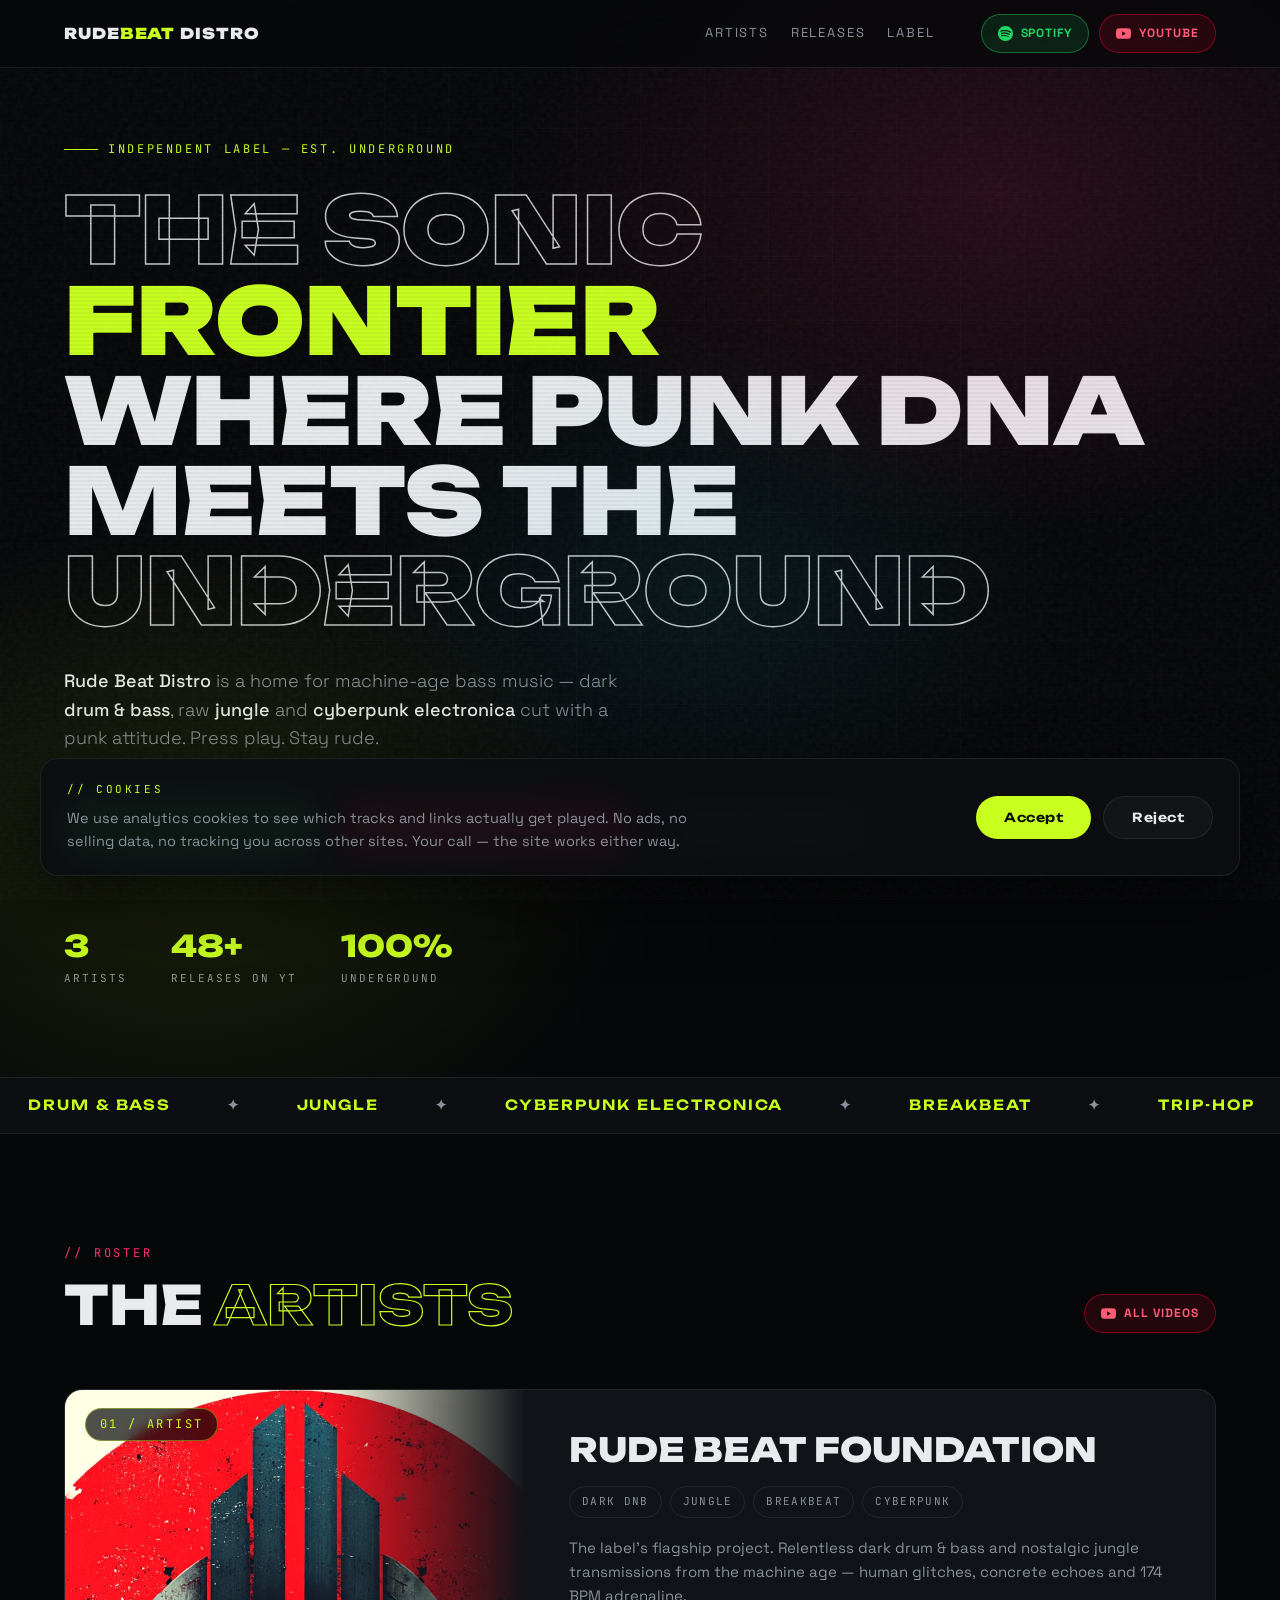
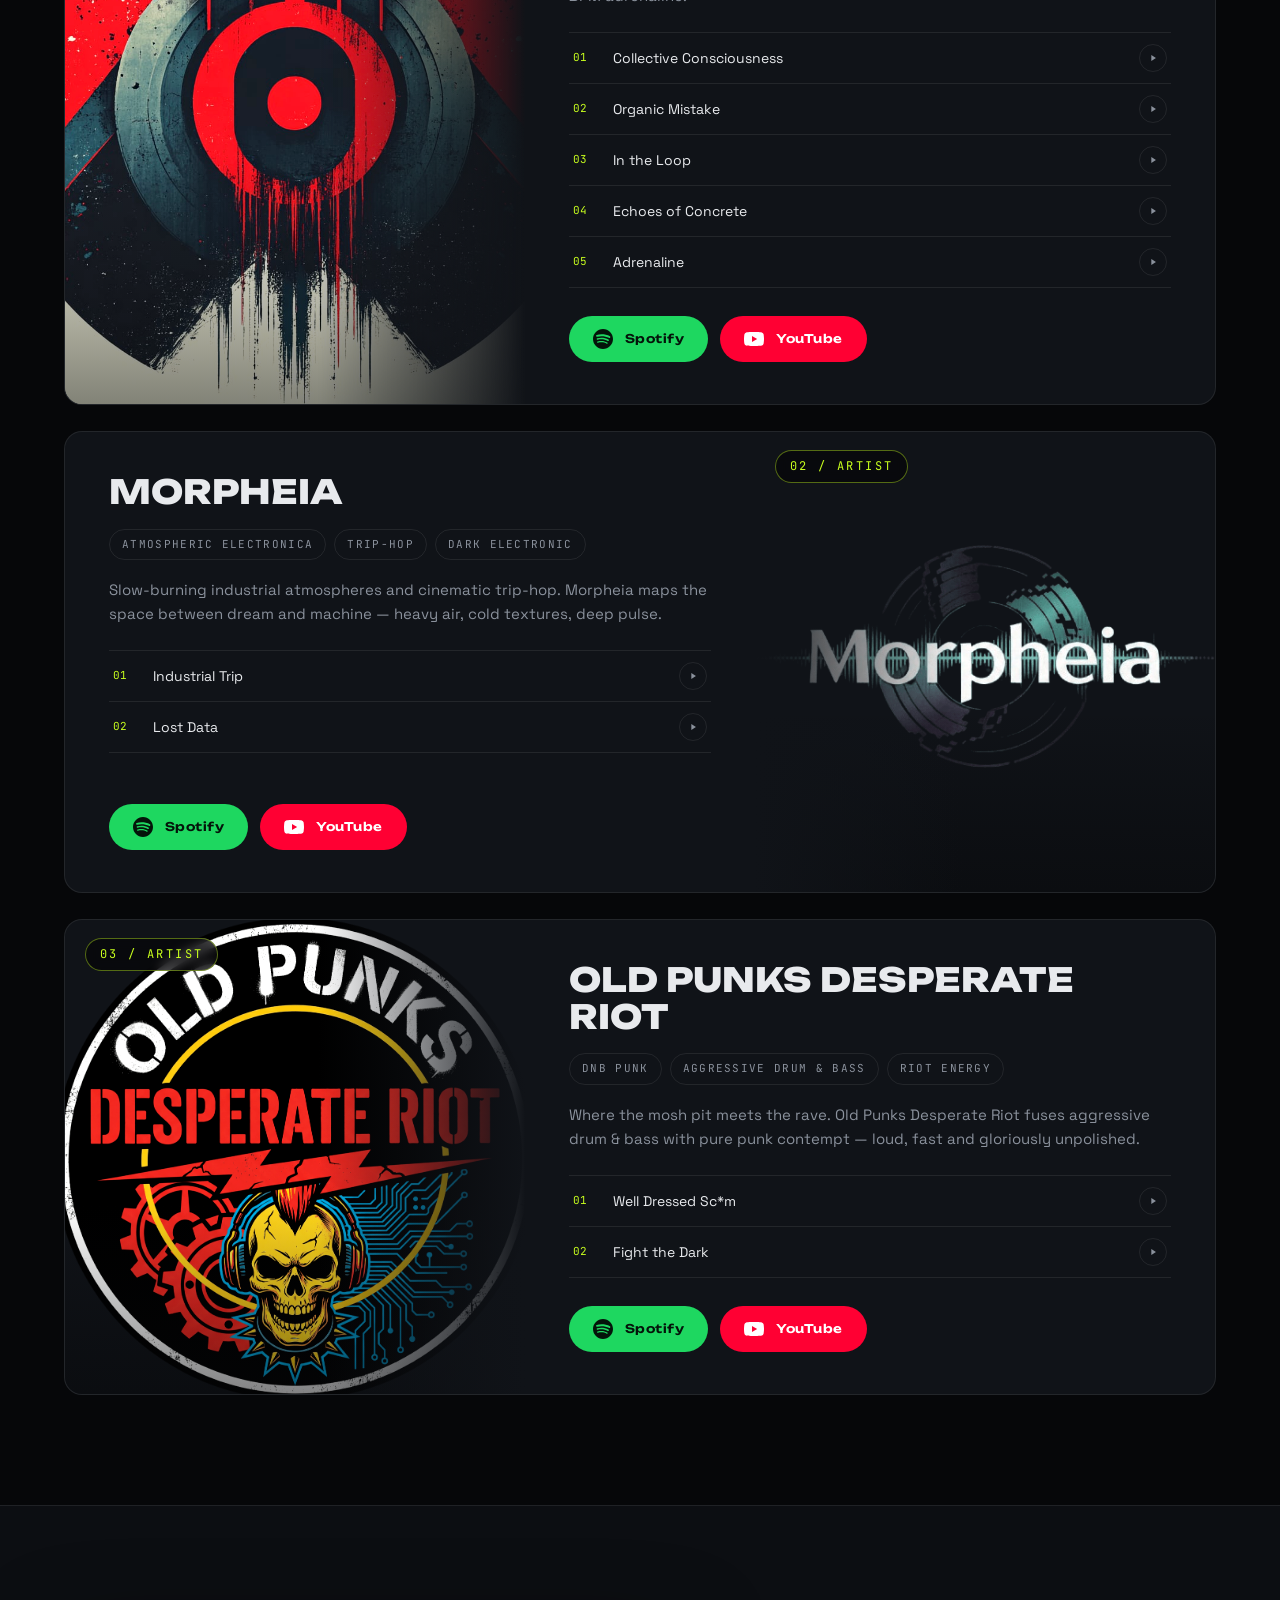
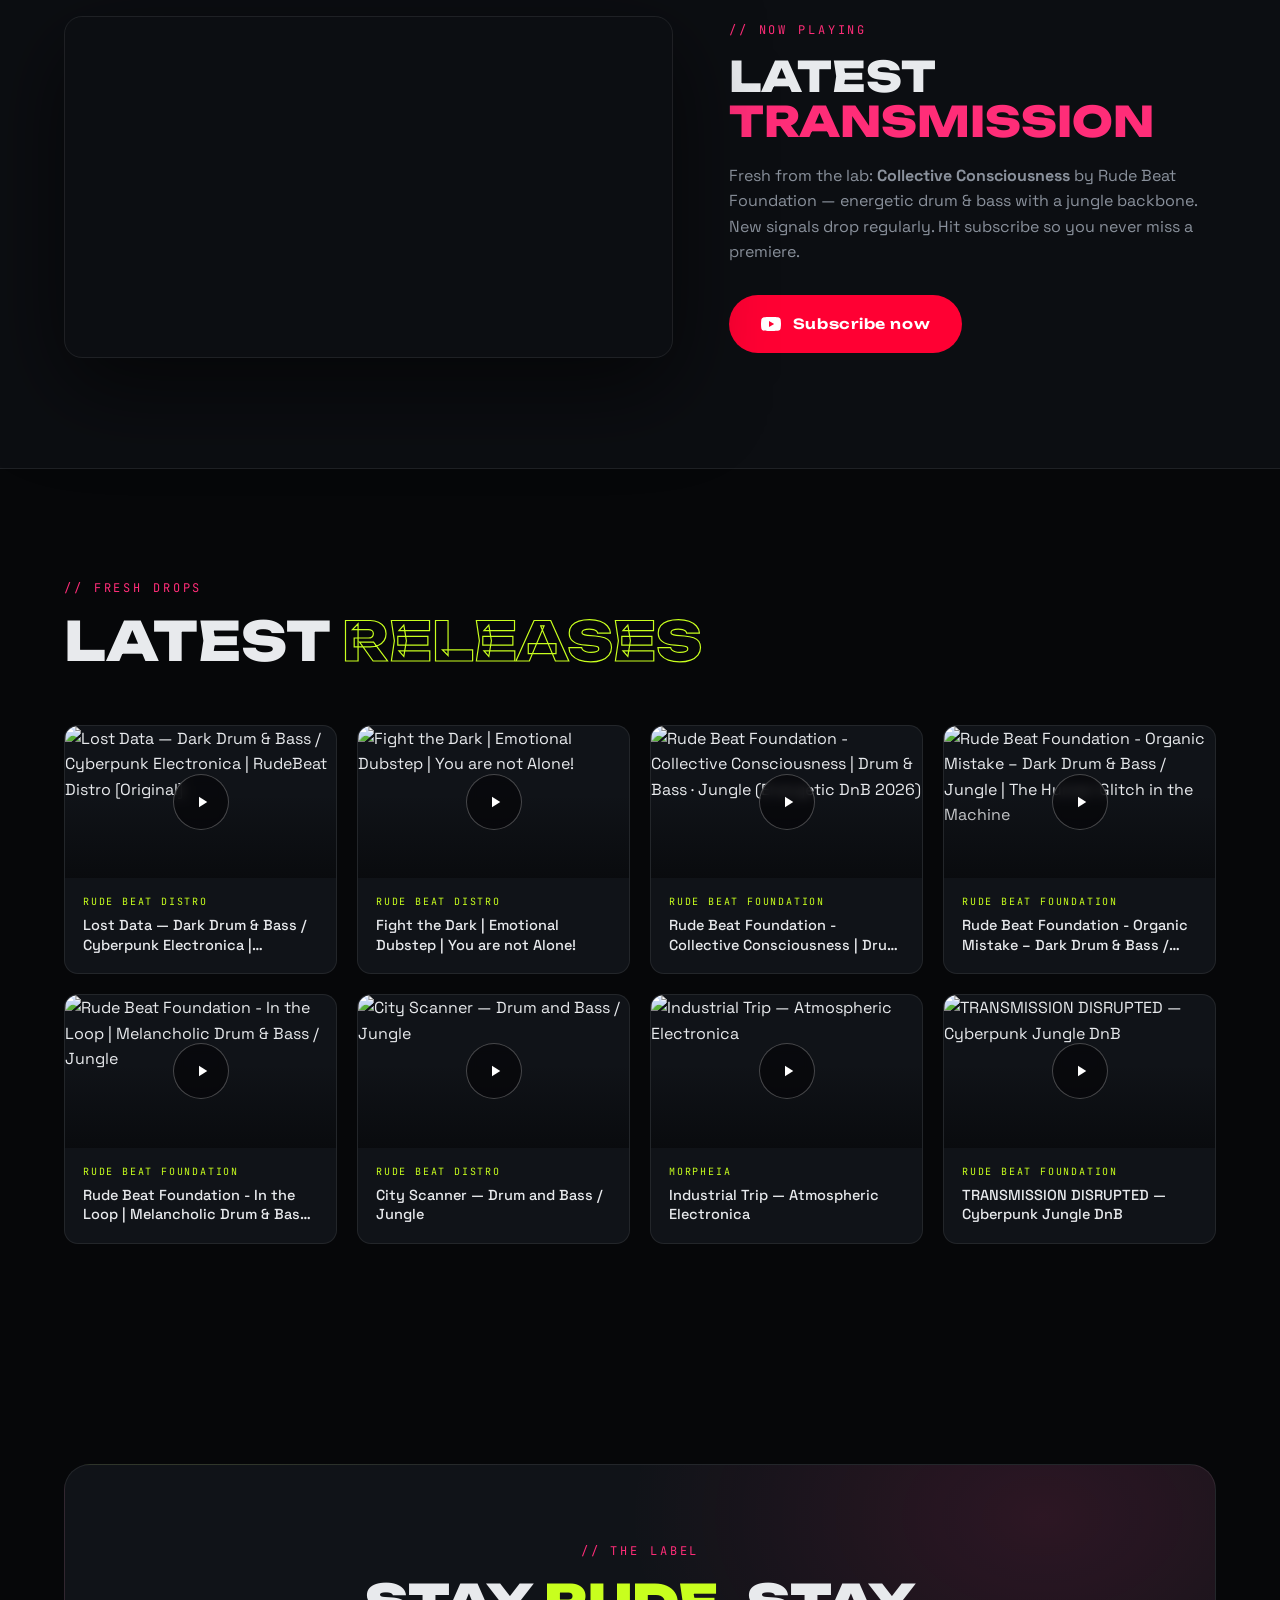
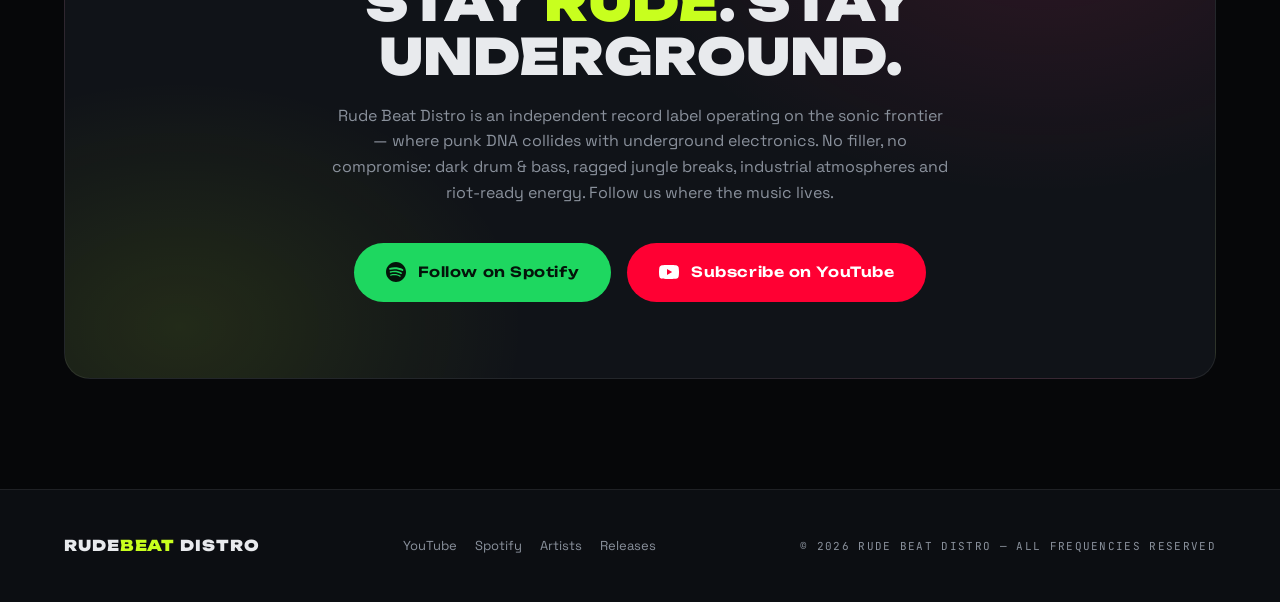
==== commit d45abc44: "Add cookie consent banner with Consent Mode v2" ====
--- a/index.html
+++ b/index.html
@@ -288,6 +288,40 @@
 .reveal{opacity:0;transform:translateY(28px);transition:opacity .7s ease,transform .7s ease}
 .reveal.in{opacity:1;transform:none}
 
+/* ---------- cookie banner ---------- */
+.cookie-banner{
+  position:fixed;left:0;right:0;bottom:0;z-index:60;padding:0 24px 24px;
+  opacity:0;transform:translateY(24px);
+  transition:opacity .45s ease,transform .45s ease;
+}
+.cookie-banner.in{opacity:1;transform:none}
+.cookie-inner{
+  max-width:1200px;margin:0 auto;
+  display:flex;align-items:center;justify-content:space-between;gap:26px;flex-wrap:wrap;
+  background:rgba(12,14,18,.94);backdrop-filter:blur(14px);-webkit-backdrop-filter:blur(14px);
+  border:1px solid var(--line);border-radius:var(--radius);
+  padding:22px 26px;box-shadow:0 24px 70px rgba(0,0,0,.6);
+}
+.cookie-copy{flex:1 1 380px;min-width:0}
+.cookie-kicker{
+  font-family:'JetBrains Mono',monospace;font-size:11px;letter-spacing:.24em;text-transform:uppercase;
+  color:var(--acid);display:block;margin-bottom:8px;
+}
+.cookie-copy p{color:var(--muted);font-size:14.5px;max-width:70ch}
+.cookie-actions{display:flex;gap:12px;flex-wrap:wrap;flex:none}
+.cookie-banner .btn{
+  padding:13px 28px;font-size:12.5px;border:0;cursor:pointer;justify-content:center;
+}
+.cookie-banner .btn.acid{background:var(--acid);color:#0a0d02}
+.cookie-banner .btn.acid:hover{box-shadow:0 12px 34px rgba(200,255,30,.35)}
+.cookie-banner .btn.ghost{border:1px solid var(--line)}
+@media (max-width:560px){
+  .cookie-banner{padding:0 14px 14px}
+  .cookie-inner{padding:18px;gap:16px}
+  .cookie-actions{width:100%}
+  .cookie-actions .btn{flex:1}
+}
+
 /* ---------- responsive ---------- */
 @media (max-width:980px){
   .artist,.artist:nth-child(even){grid-template-columns:1fr}
@@ -312,6 +346,32 @@
   .about-inner h2{font-size:clamp(20px,6vw,50px)}
 }
 </style>
+<!-- Google tag (gtag.js) — GA4 + Consent Mode v2 -->
+<script>
+  /* Ten blok MUSI wykonać się przed załadowaniem gtag.js, żeby GA startowało
+     z odmową zgody i nie zapisywało cookies przed decyzją użytkownika. */
+  window.dataLayer = window.dataLayer || [];
+  function gtag(){dataLayer.push(arguments);}
+
+  gtag('consent', 'default', {
+    ad_storage: 'denied',
+    ad_user_data: 'denied',
+    ad_personalization: 'denied',
+    analytics_storage: 'denied',
+    wait_for_update: 500
+  });
+
+  /* Odtworzenie wcześniejszej decyzji z tej przeglądarki */
+  try {
+    if (localStorage.getItem('rbd-consent') === 'granted') {
+      gtag('consent', 'update', { analytics_storage: 'granted' });
+    }
+  } catch (e) {}
+
+  gtag('js', new Date());
+  gtag('config', 'G-L5PLWD4QK5');
+</script>
+<script async src="https://www.googletagmanager.com/gtag/js?id=G-L5PLWD4QK5"></script>
 </head>
 <body>
 
@@ -471,6 +531,24 @@
     <div class="mono">© <span id="year"></span> RUDE BEAT DISTRO — ALL FREQUENCIES RESERVED</div>
   </div>
 </footer>
+
+<!-- ================= COOKIE BANNER ================= -->
+<div class="cookie-banner" id="cookie-banner" role="dialog" aria-label="Cookie consent" hidden>
+  <div class="cookie-inner">
+    <div class="cookie-copy">
+      <span class="cookie-kicker">// Cookies</span>
+      <p>
+        We use analytics cookies to see which tracks and links actually get played.
+        No ads, no selling data, no tracking you across other sites. Your call —
+        the site works either way.
+      </p>
+    </div>
+    <div class="cookie-actions">
+      <button class="btn acid" type="button" id="cookie-accept">Accept</button>
+      <button class="btn ghost" type="button" id="cookie-reject">Reject</button>
+    </div>
+  </div>
+</div>
 
 <script>
 /* =====================================================================
@@ -616,5 +694,86 @@
 
 document.getElementById("year").textContent = new Date().getFullYear();
 </script>
+<!-- Śledzenie kliknięć Spotify / YouTube -->
+<script>
+  document.addEventListener('click', function (e) {
+    const link = e.target.closest('a');
+    if (!link || !link.href) return;
+
+    const url = link.href;
+    let platform = null;
+    if (url.includes('spotify.com')) platform = 'spotify';
+    if (url.includes('youtube.com') || url.includes('youtu.be')) platform = 'youtube';
+    if (!platform) return;
+
+    /* link_type rozróżnia cel kliknięcia: subskrypcja/playlista (konwersja)
+       vs odtworzenie konkretnego utworu vs wejście na profil/kanał. */
+    let linkType = 'other';
+    if (platform === 'youtube') {
+      if (url.includes('sub_confirmation=1')) linkType = 'subscribe';
+      else if (url.includes('watch?v=') || url.includes('youtu.be/')) linkType = 'video';
+      else linkType = 'channel';
+    } else {
+      if (url.includes('/playlist/')) linkType = 'playlist';
+      else if (url.includes('/artist/')) linkType = 'artist';
+      else if (url.includes('/track/') || url.includes('/album/')) linkType = 'release';
+    }
+
+    /* Sekcja strony, z której pochodzi kliknięcie (nav / hero / artists / ...) */
+    const section = link.closest('nav, header, section, footer');
+    let placement = 'unknown';
+    if (section) {
+      if (section.classList.contains('hero')) placement = 'hero';
+      else if (section.classList.contains('featured')) placement = 'featured';
+      else placement = section.id || section.tagName.toLowerCase();
+    }
+
+    /* Nazwa utworu / artysty przy kliknięciu w kartę, jeśli dostępna */
+    const label = (
+      link.querySelector('.tname, .rel-title') ||
+      link.closest('.artist')?.querySelector('h3') ||
+      link
+    ).textContent.trim().slice(0, 100);
+
+    if (typeof gtag === 'function') {
+      gtag('event', 'platform_click', {
+        platform: platform,
+        link_type: linkType,
+        placement: placement,
+        link_label: label,
+        link_url: url
+      });
+    }
+  });
+</script>
+<!-- Baner zgody na cookies (Consent Mode v2) -->
+<script>
+(function () {
+  const KEY = 'rbd-consent';
+  const banner = document.getElementById('cookie-banner');
+  if (!banner) return;
+
+  let stored = null;
+  try { stored = localStorage.getItem(KEY); } catch (e) {}
+
+  /* Baner pokazujemy tylko, gdy nie ma jeszcze zapisanej decyzji */
+  if (stored !== 'granted' && stored !== 'denied') {
+    banner.hidden = false;
+    requestAnimationFrame(() => banner.classList.add('in'));
+  }
+
+  function decide(value) {
+    try { localStorage.setItem(KEY, value); } catch (e) {}
+    if (typeof gtag === 'function') {
+      gtag('consent', 'update', { analytics_storage: value });
+    }
+    banner.classList.remove('in');
+    setTimeout(() => { banner.hidden = true; }, 450);
+  }
+
+  document.getElementById('cookie-accept').addEventListener('click', () => decide('granted'));
+  document.getElementById('cookie-reject').addEventListener('click', () => decide('denied'));
+})();
+</script>
 </body>
 </html>
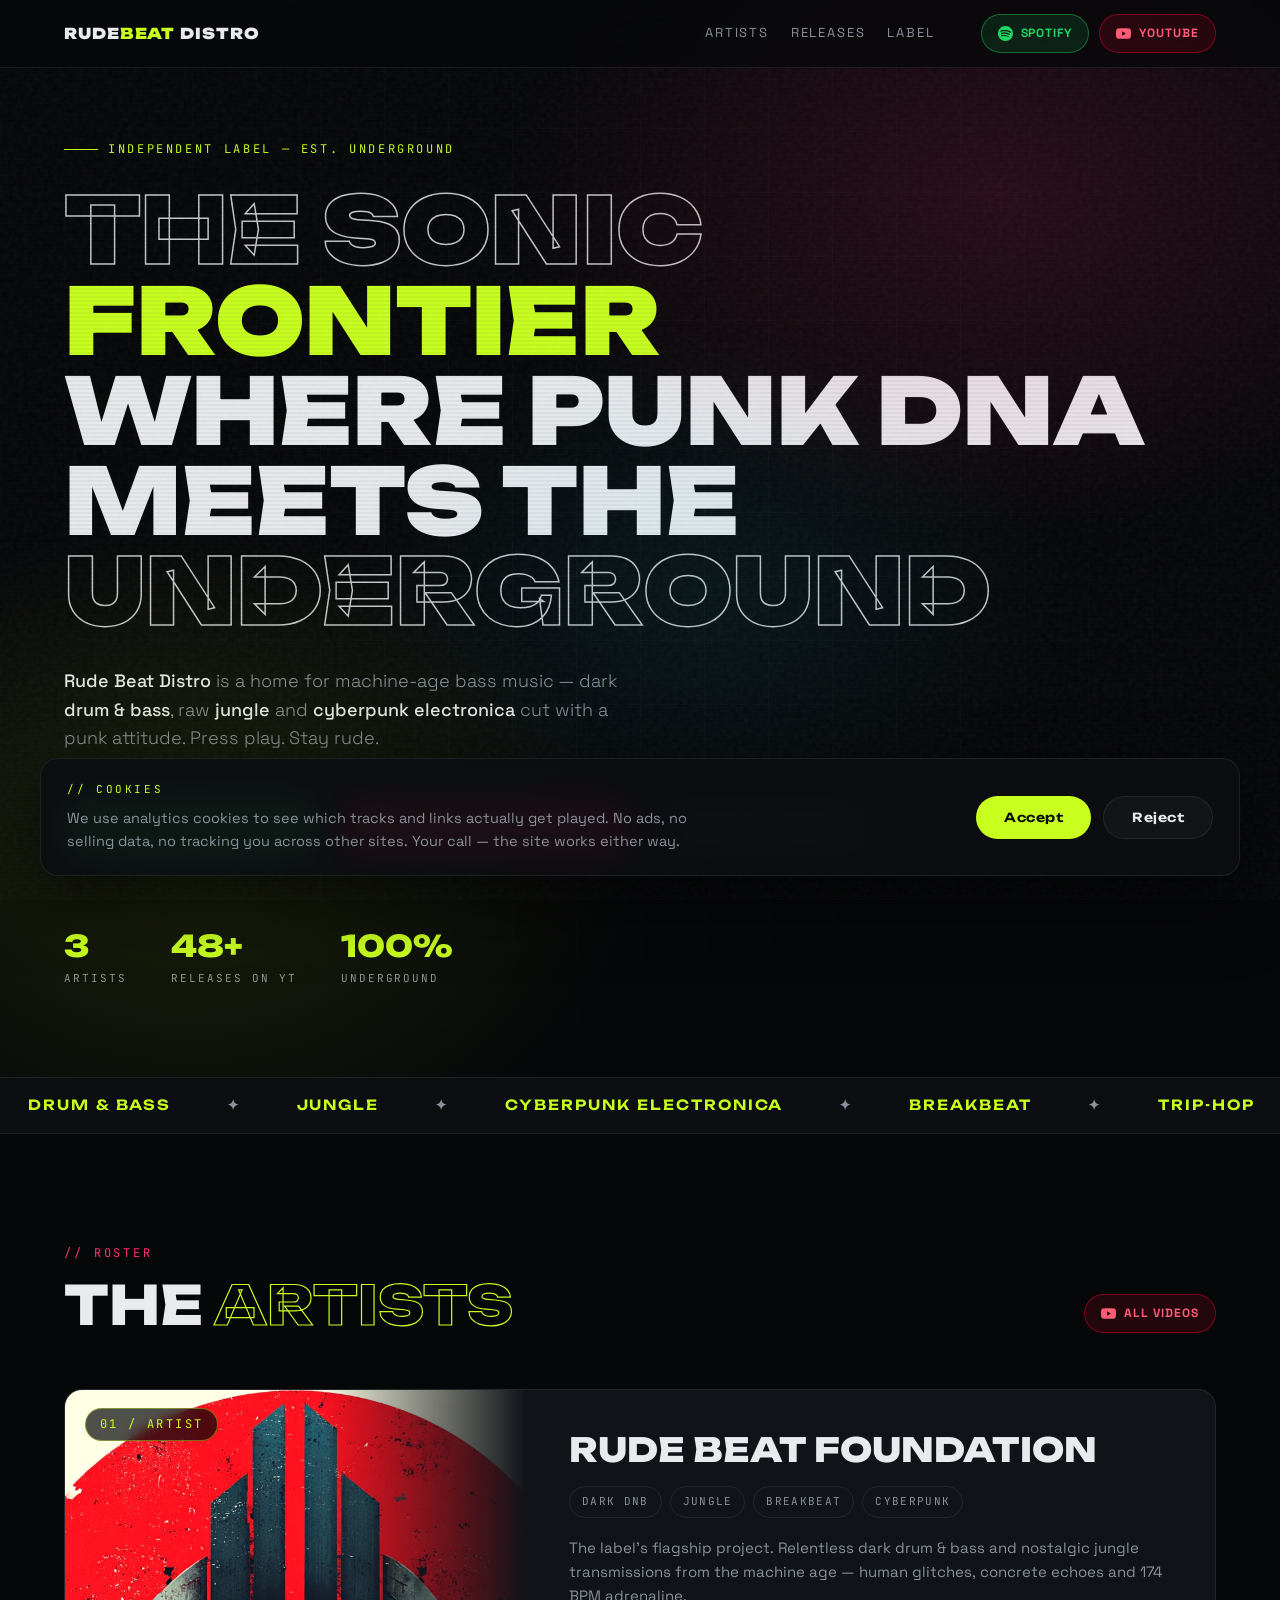
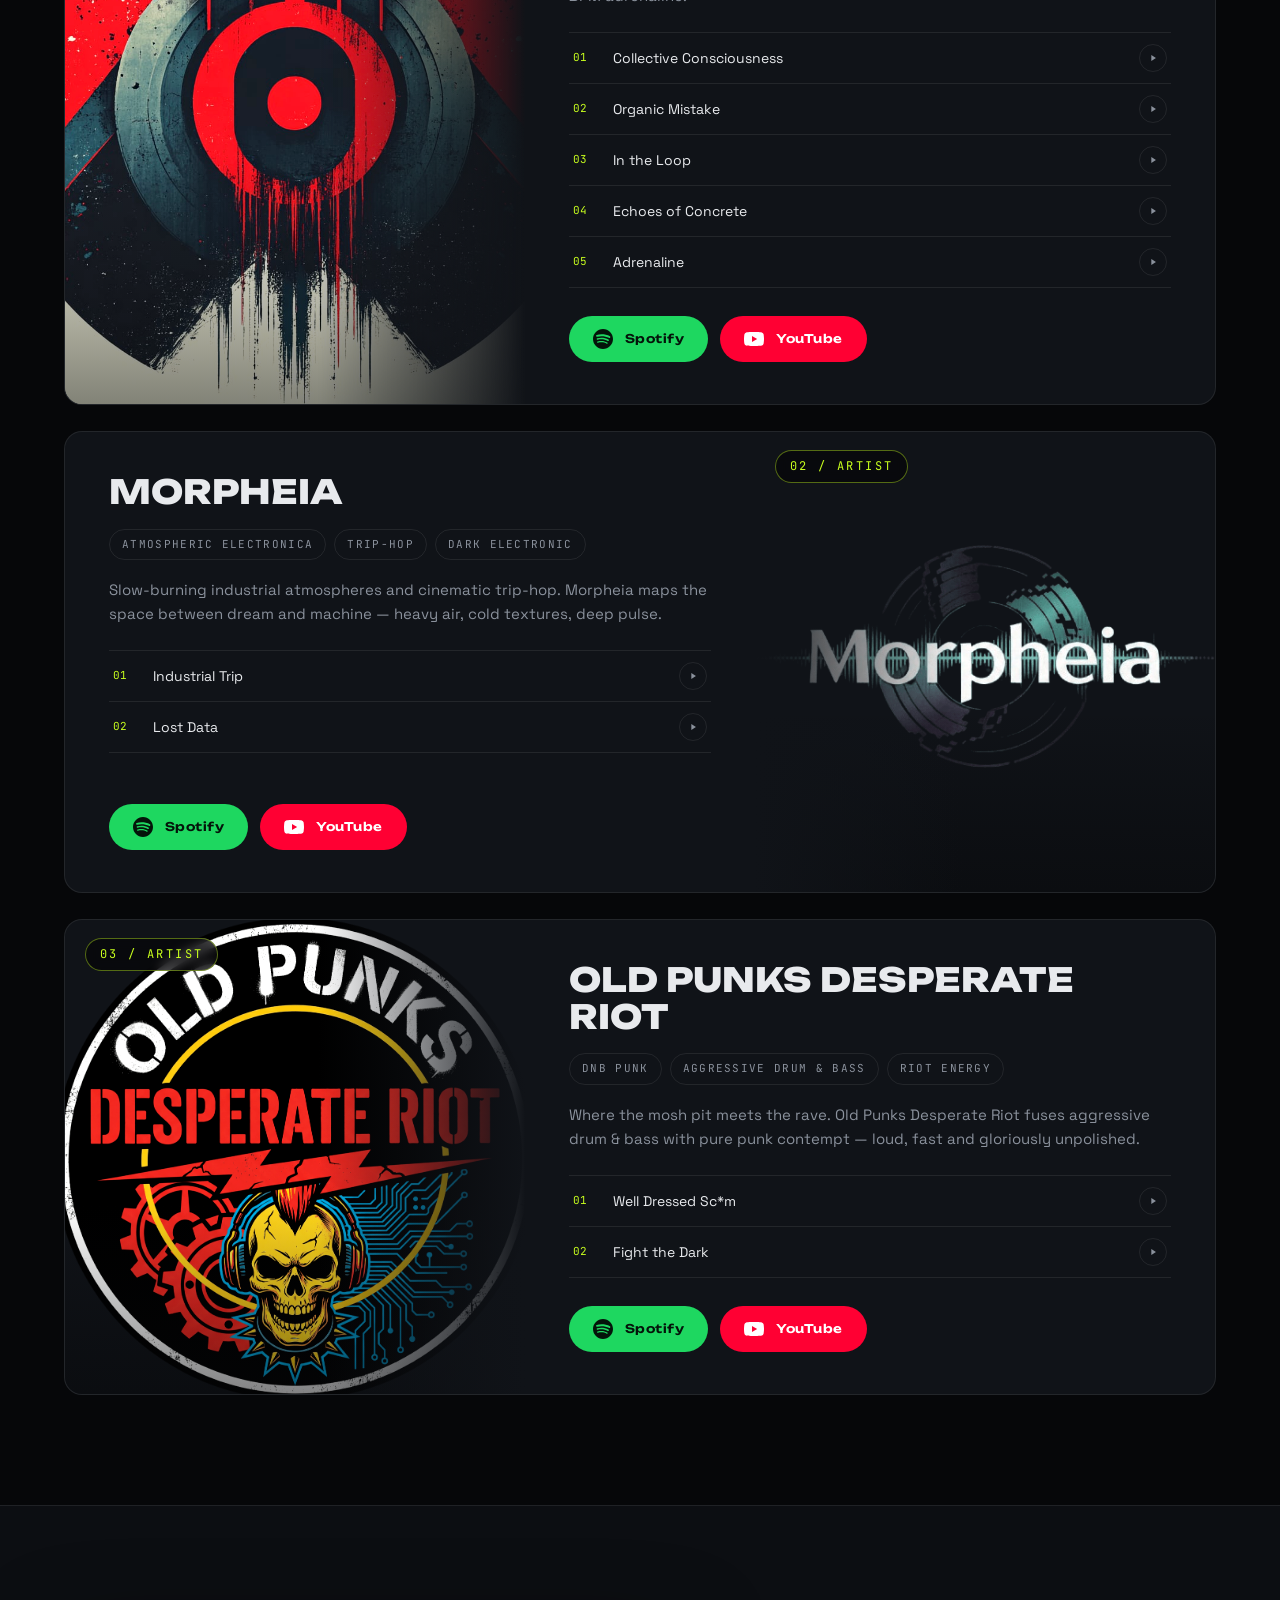
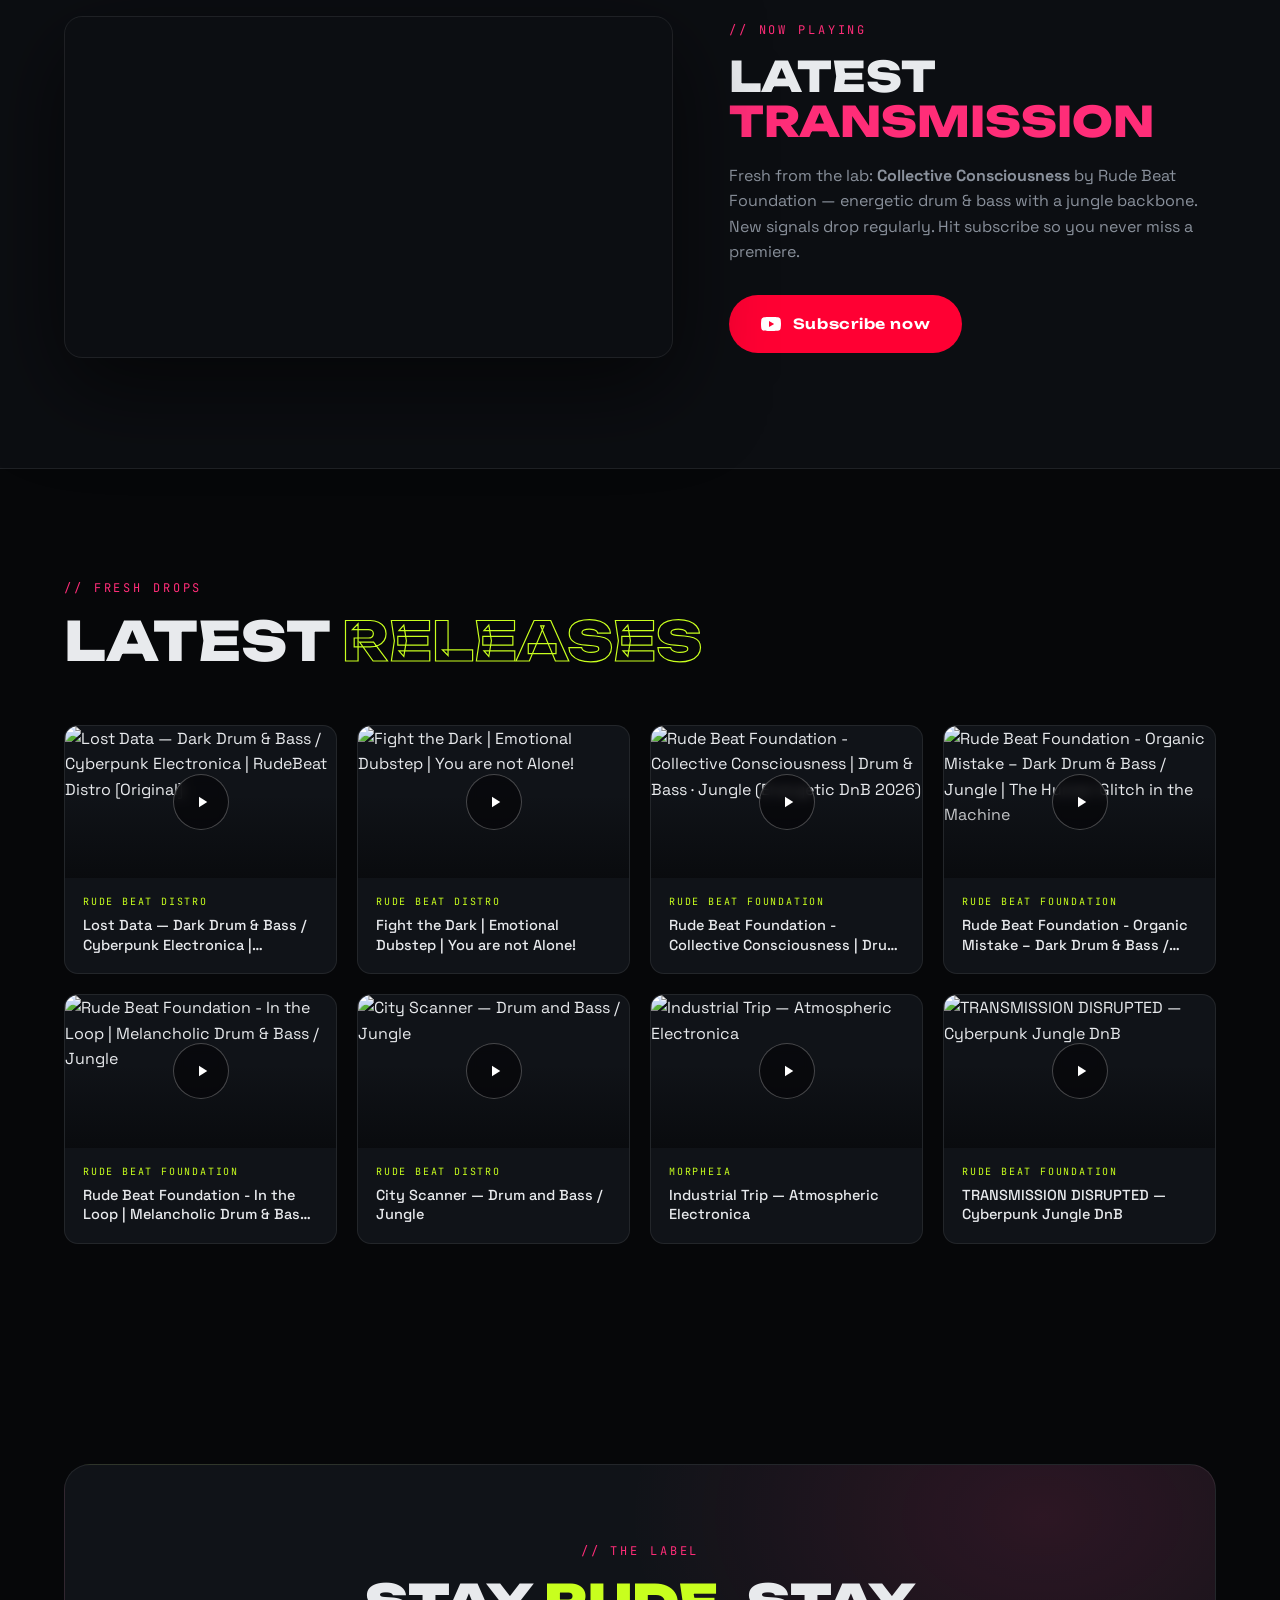
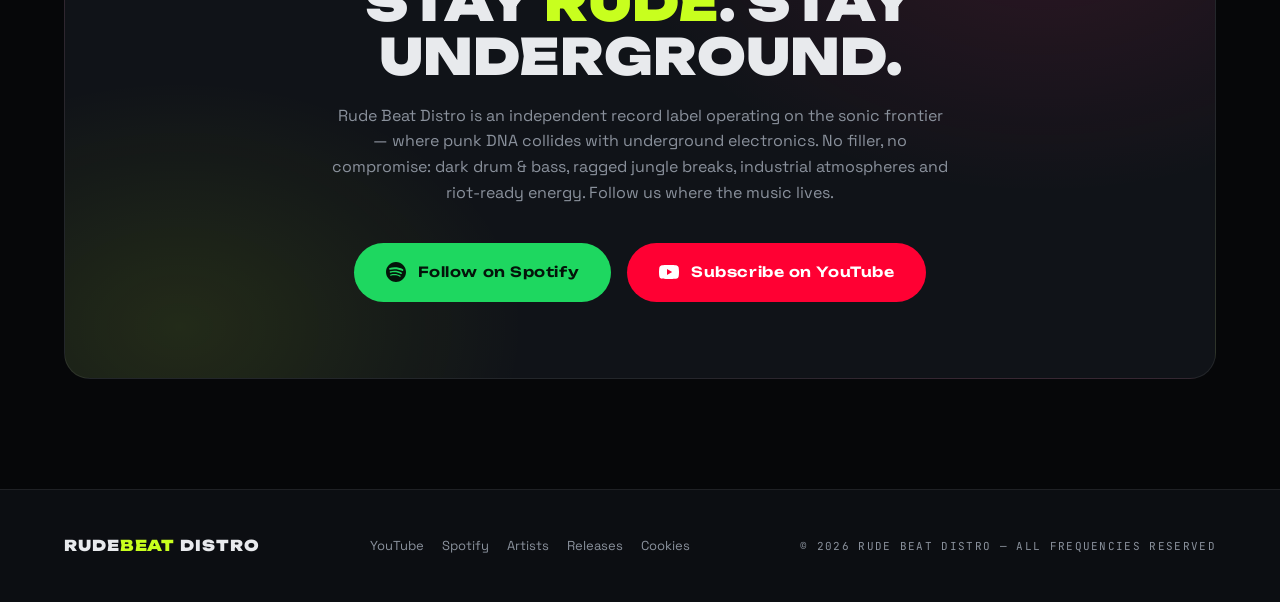
==== commit d27e32c5: "Add footer Cookies link to change consent" ====
--- a/index.html
+++ b/index.html
@@ -283,6 +283,11 @@
 .foot-links{display:flex;gap:18px}
 .foot-links a{color:var(--muted);font-size:13px;transition:color .2s}
 .foot-links a:hover{color:var(--acid)}
+.foot-links button{
+  font-family:inherit;font-size:13px;line-height:inherit;color:var(--muted);
+  background:none;border:0;padding:0;cursor:pointer;transition:color .2s;
+}
+.foot-links button:hover{color:var(--acid)}
 
 /* ---------- reveal on scroll ---------- */
 .reveal{opacity:0;transform:translateY(28px);transition:opacity .7s ease,transform .7s ease}
@@ -527,6 +532,7 @@
       <a href="https://open.spotify.com/playlist/0uQRAiAMuRNUP2cJFYDfi5" target="_blank" rel="noopener">Spotify</a>
       <a href="#artists">Artists</a>
       <a href="#releases">Releases</a>
+      <button type="button" id="cookie-settings">Cookies</button>
     </div>
     <div class="mono">© <span id="year"></span> RUDE BEAT DISTRO — ALL FREQUENCIES RESERVED</div>
   </div>
@@ -756,11 +762,19 @@
   let stored = null;
   try { stored = localStorage.getItem(KEY); } catch (e) {}
 
-  /* Baner pokazujemy tylko, gdy nie ma jeszcze zapisanej decyzji */
-  if (stored !== 'granted' && stored !== 'denied') {
+  let hideTimer = null;
+
+  function openBanner() {
+    clearTimeout(hideTimer);       /* anuluj ukrycie w trakcie animacji */
     banner.hidden = false;
     requestAnimationFrame(() => banner.classList.add('in'));
+    /* rAF jest wstrzymany w kartach w tle — bez tego baner zostałby
+       niewidoczny (opacity:0), ale nadal łapałby kliknięcia */
+    setTimeout(() => banner.classList.add('in'), 80);
   }
+
+  /* Baner pokazujemy sam z siebie tylko, gdy nie ma jeszcze zapisanej decyzji */
+  if (stored !== 'granted' && stored !== 'denied') openBanner();
 
   function decide(value) {
     try { localStorage.setItem(KEY, value); } catch (e) {}
@@ -768,11 +782,20 @@
       gtag('consent', 'update', { analytics_storage: value });
     }
     banner.classList.remove('in');
-    setTimeout(() => { banner.hidden = true; }, 450);
+    hideTimer = setTimeout(() => { banner.hidden = true; }, 450);
   }
 
   document.getElementById('cookie-accept').addEventListener('click', () => decide('granted'));
   document.getElementById('cookie-reject').addEventListener('click', () => decide('denied'));
+
+  /* Link "Cookies" w stopce — pozwala zmienić lub wycofać wcześniejszą zgodę */
+  const settings = document.getElementById('cookie-settings');
+  if (settings) {
+    settings.addEventListener('click', () => {
+      openBanner();
+      banner.scrollIntoView({ block: 'nearest' });
+    });
+  }
 })();
 </script>
 </body>
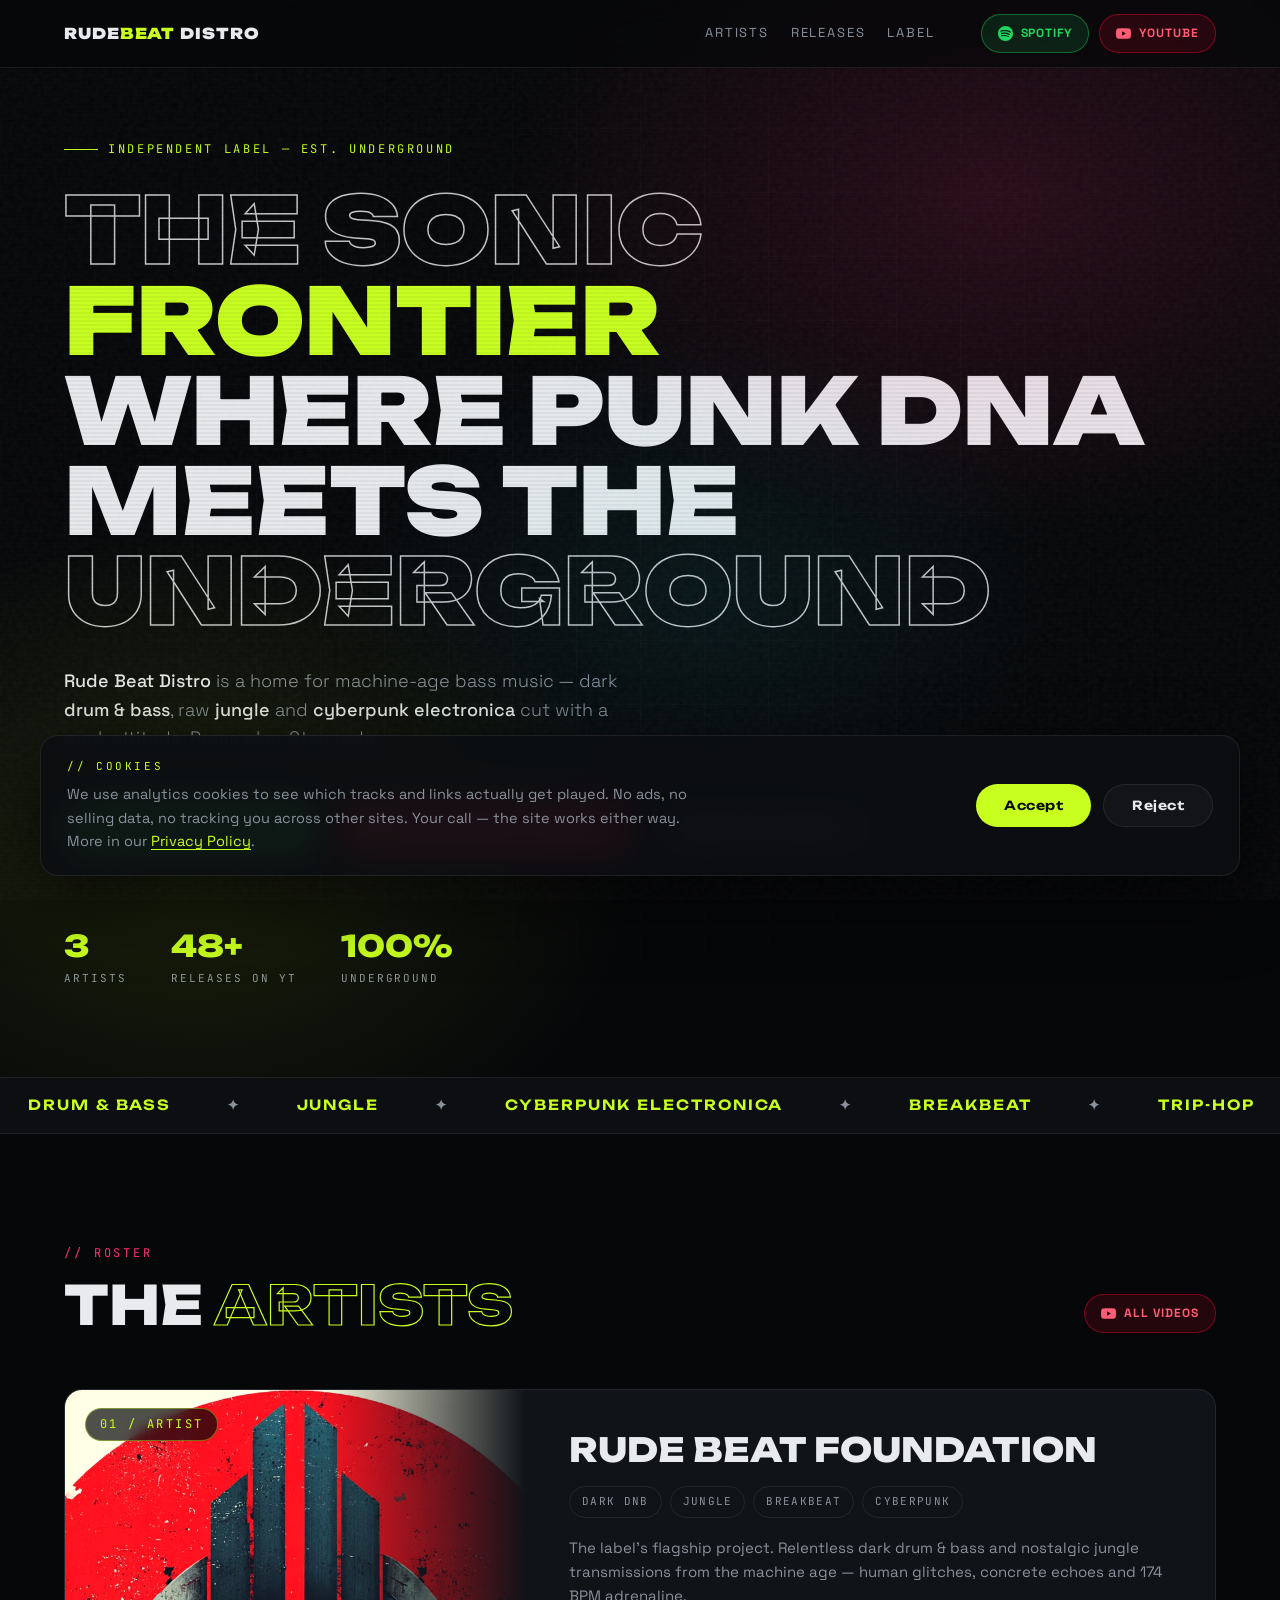
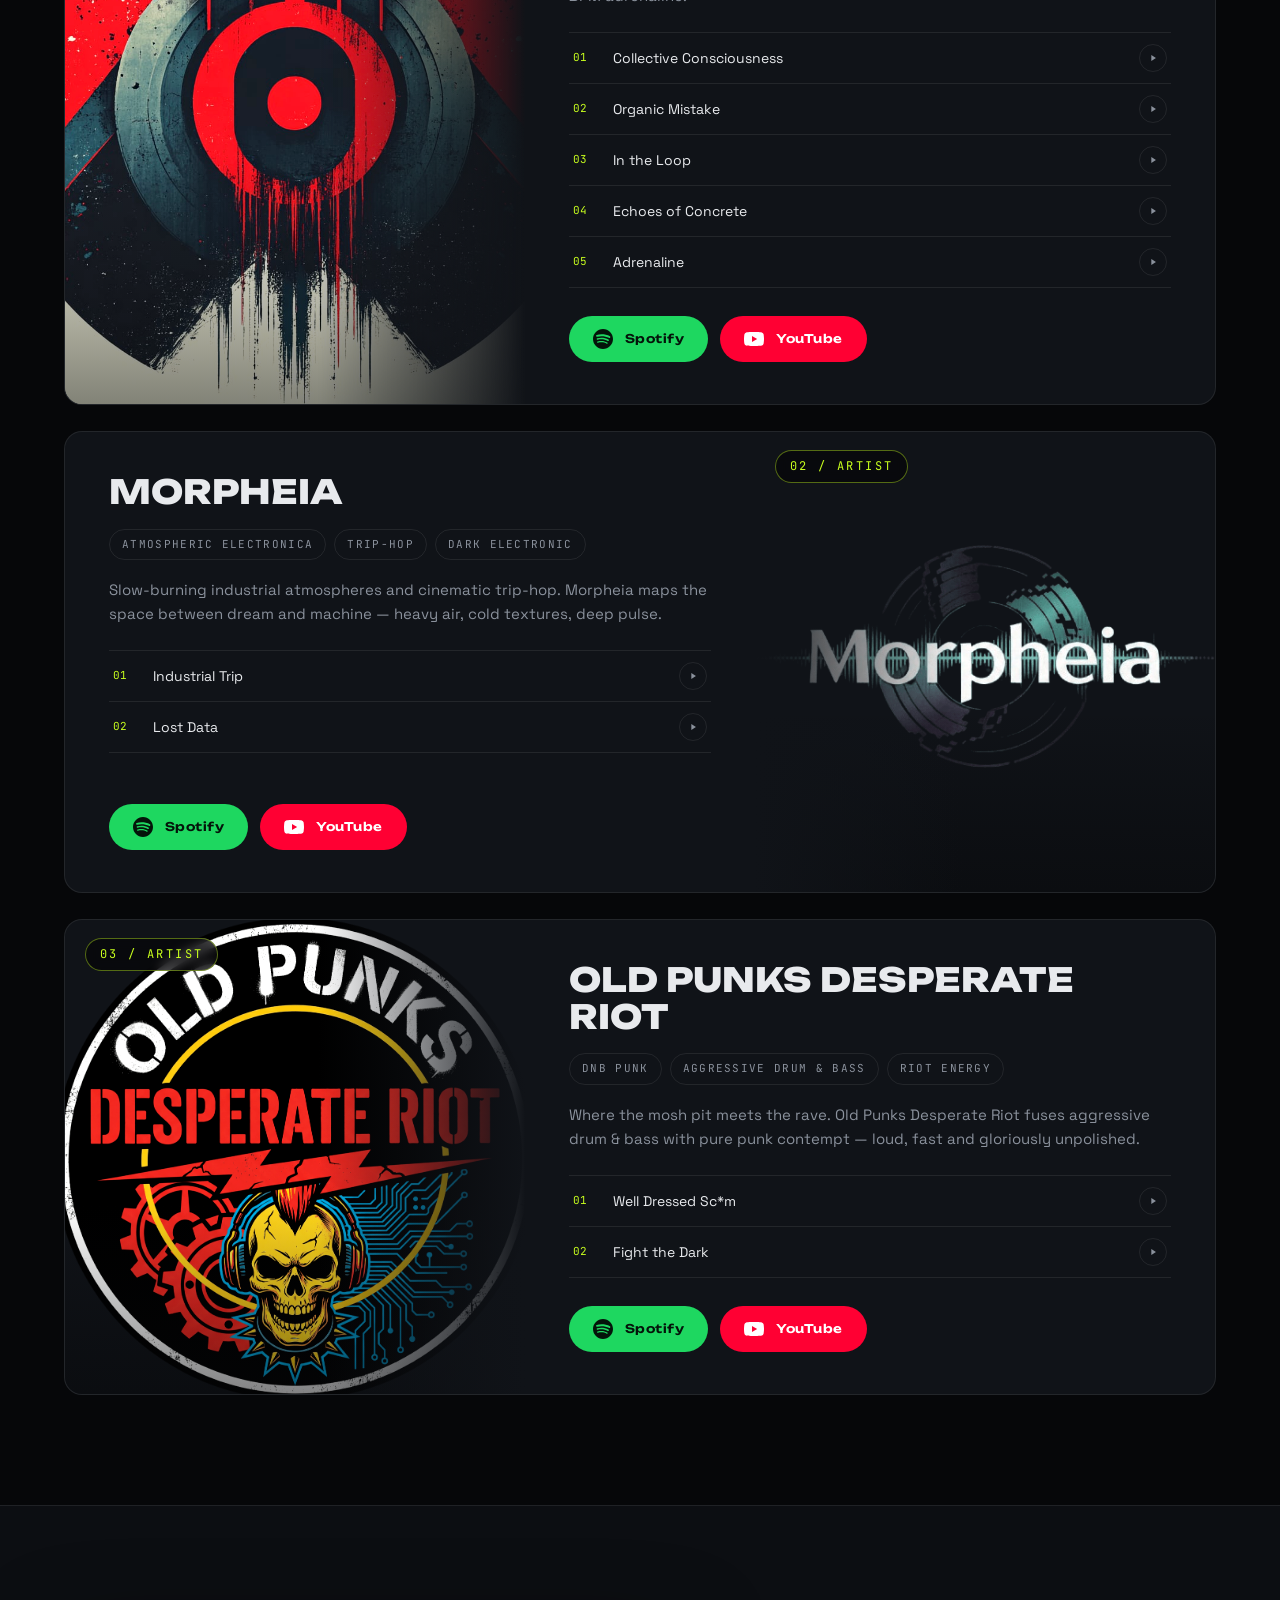
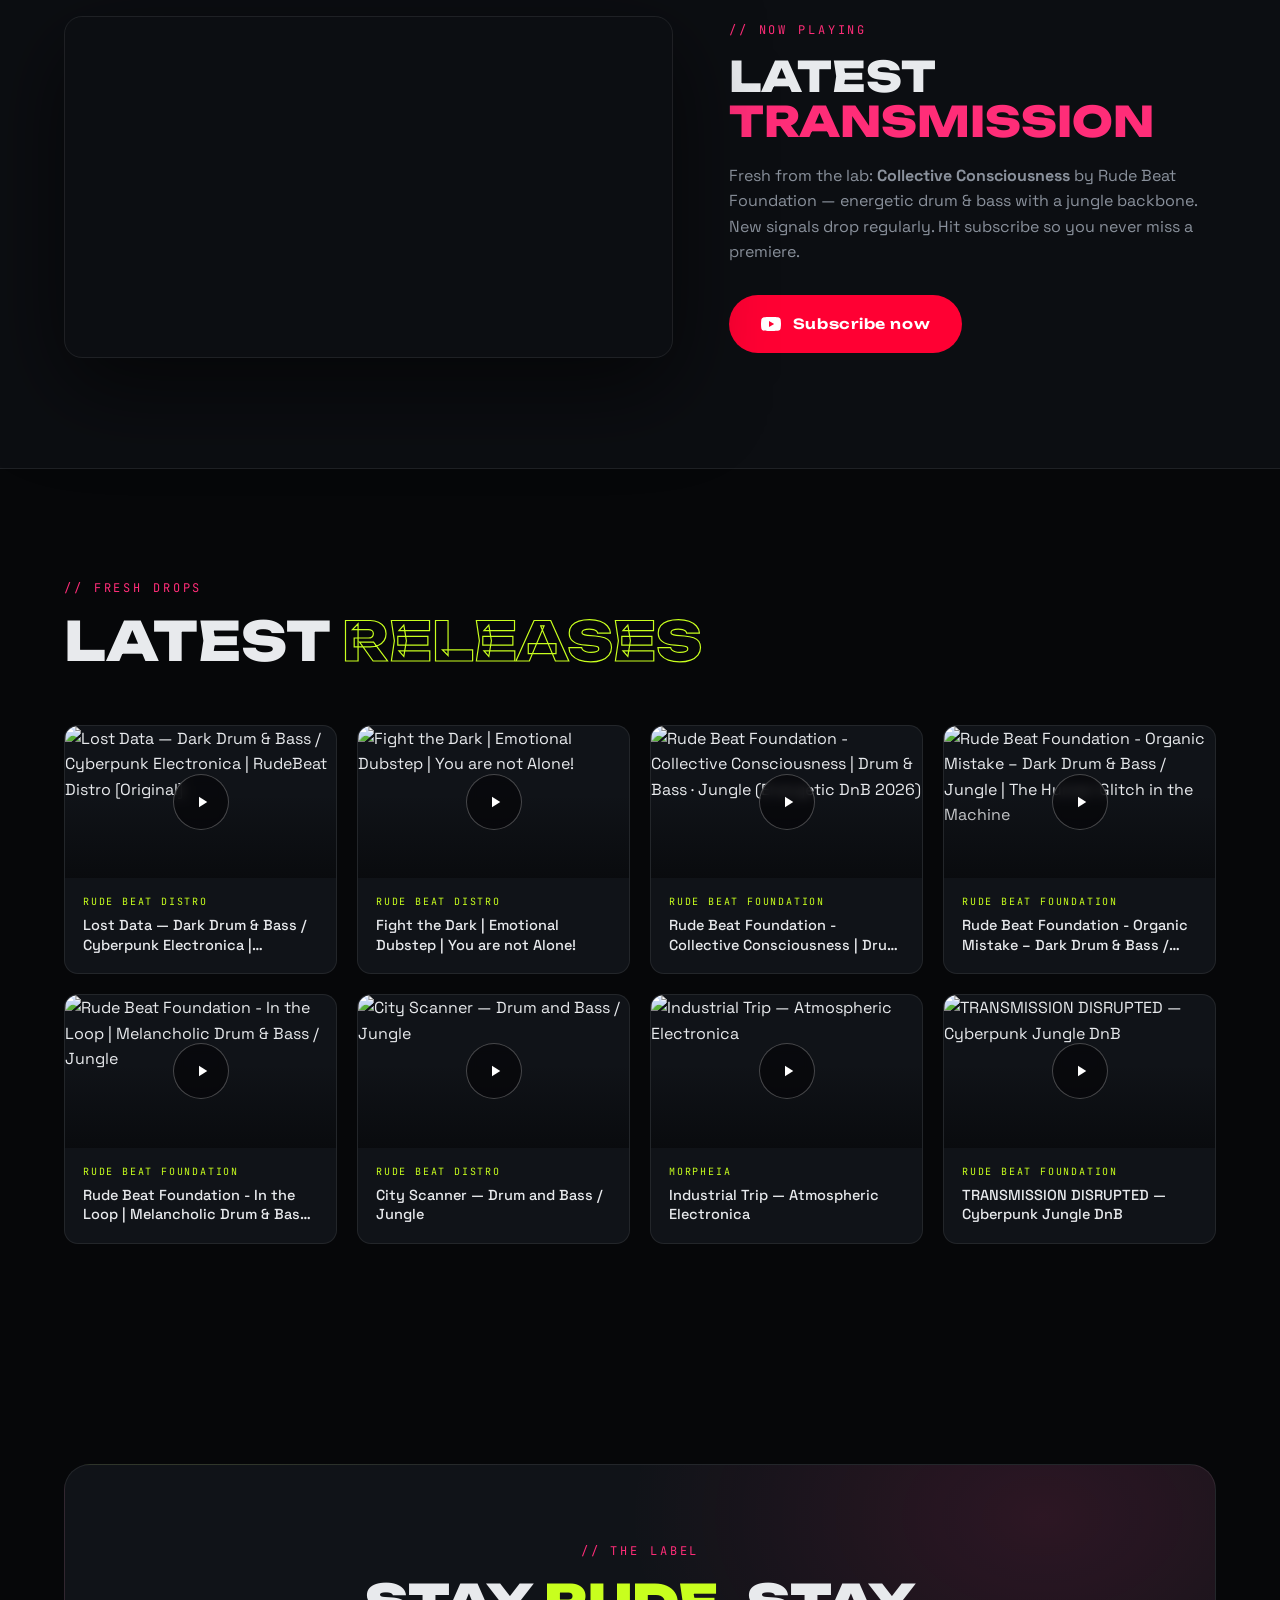
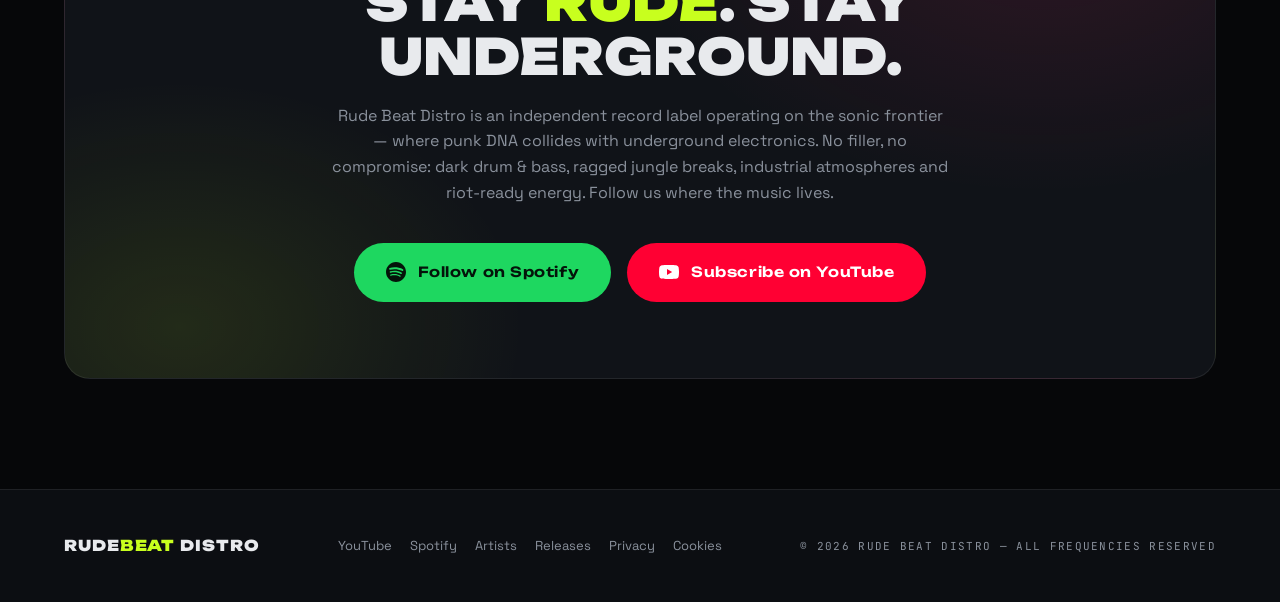
==== commit cbc3311b: "Add privacy policy page and link it from banner and footer" ====
--- a/index.html
+++ b/index.html
@@ -313,6 +313,8 @@
   color:var(--acid);display:block;margin-bottom:8px;
 }
 .cookie-copy p{color:var(--muted);font-size:14.5px;max-width:70ch}
+.cookie-copy a{color:var(--acid);text-decoration:underline;text-underline-offset:3px}
+.cookie-copy a:hover{opacity:.8}
 .cookie-actions{display:flex;gap:12px;flex-wrap:wrap;flex:none}
 .cookie-banner .btn{
   padding:13px 28px;font-size:12.5px;border:0;cursor:pointer;justify-content:center;
@@ -532,6 +534,7 @@
       <a href="https://open.spotify.com/playlist/0uQRAiAMuRNUP2cJFYDfi5" target="_blank" rel="noopener">Spotify</a>
       <a href="#artists">Artists</a>
       <a href="#releases">Releases</a>
+      <a href="privacy.html">Privacy</a>
       <button type="button" id="cookie-settings">Cookies</button>
     </div>
     <div class="mono">© <span id="year"></span> RUDE BEAT DISTRO — ALL FREQUENCIES RESERVED</div>
@@ -546,7 +549,8 @@
       <p>
         We use analytics cookies to see which tracks and links actually get played.
         No ads, no selling data, no tracking you across other sites. Your call —
-        the site works either way.
+        the site works either way. More in our
+        <a href="privacy.html">Privacy Policy</a>.
       </p>
     </div>
     <div class="cookie-actions">
@@ -773,8 +777,9 @@
     setTimeout(() => banner.classList.add('in'), 80);
   }
 
-  /* Baner pokazujemy sam z siebie tylko, gdy nie ma jeszcze zapisanej decyzji */
-  if (stored !== 'granted' && stored !== 'denied') openBanner();
+  /* Baner pokazujemy sam z siebie tylko, gdy nie ma jeszcze zapisanej decyzji.
+     Wyjątek: wejście z #cookies (link z polityki prywatności) otwiera go zawsze. */
+  if (location.hash === '#cookies' || (stored !== 'granted' && stored !== 'denied')) openBanner();
 
   function decide(value) {
     try { localStorage.setItem(KEY, value); } catch (e) {}
